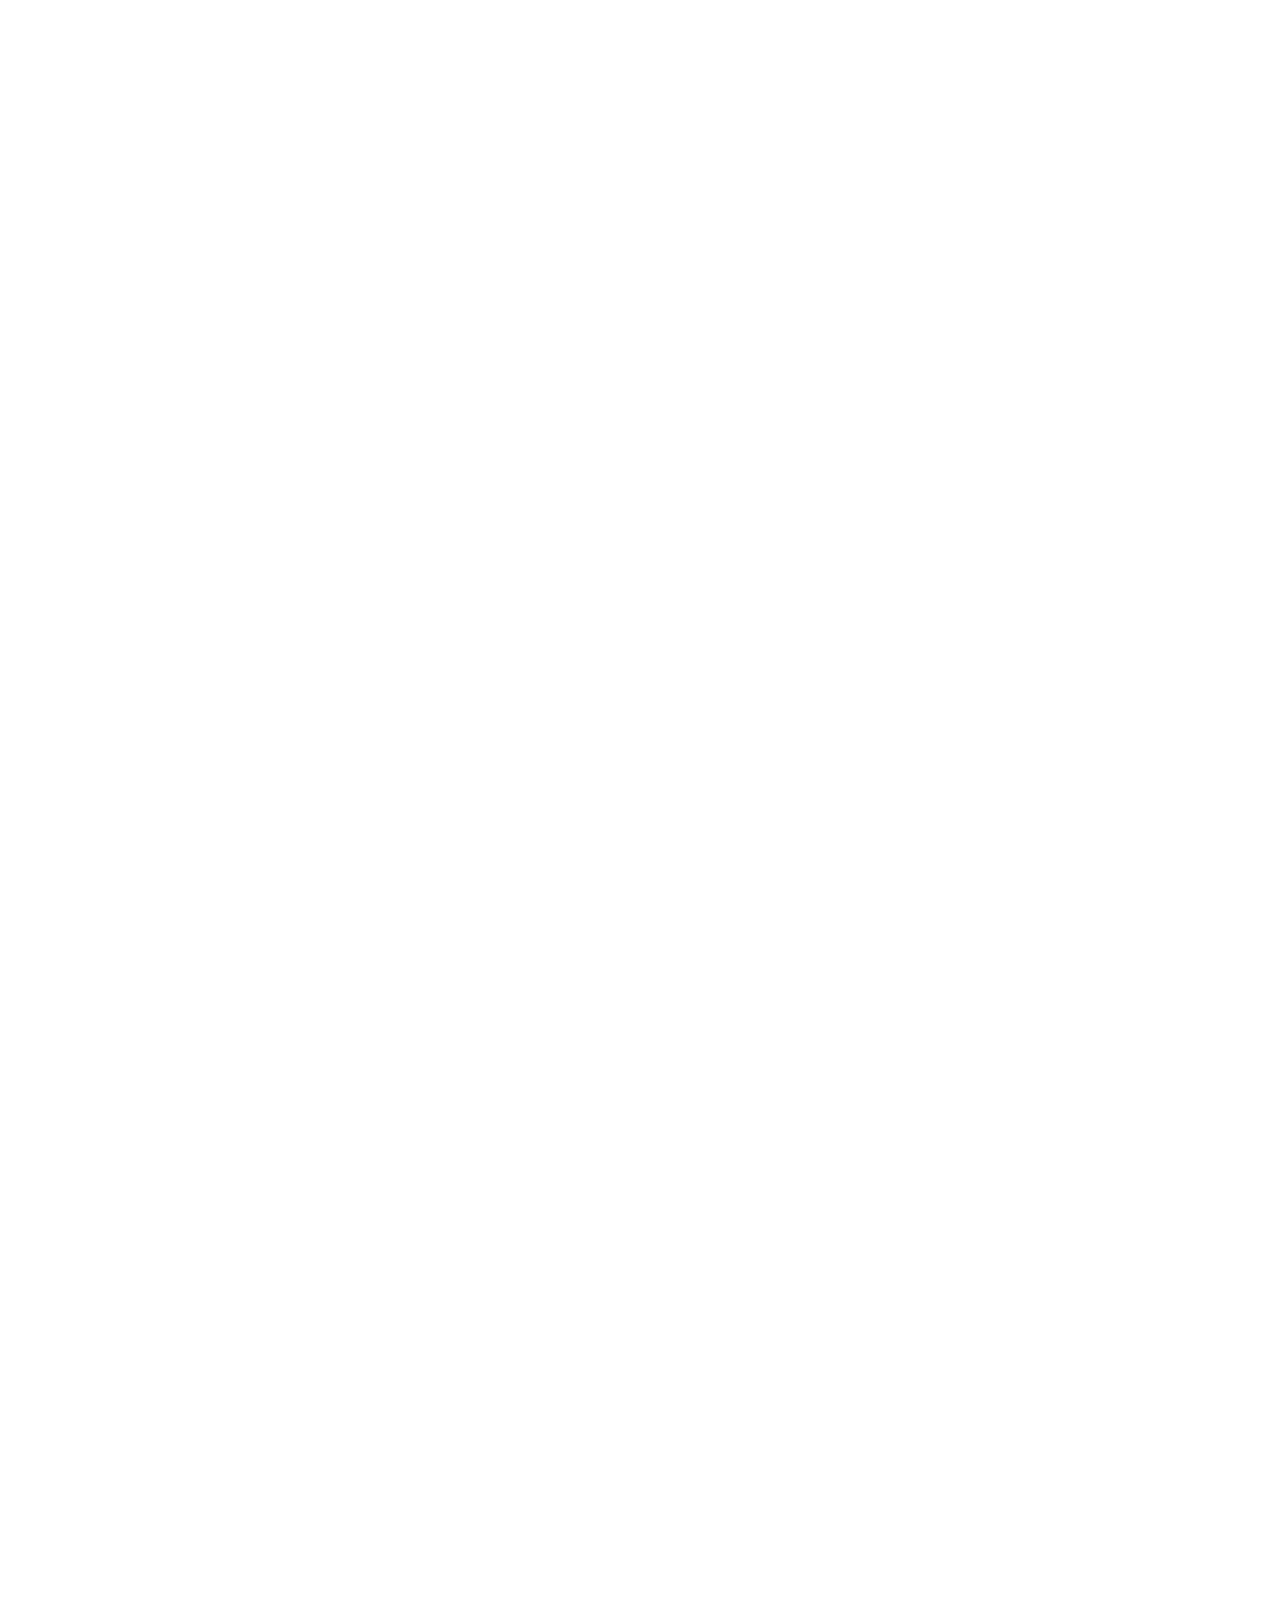
==== index.html @ 2c1baa61 "Add files via upload" ====
<!DOCTYPE html>
<html lang="en">
<head>
<meta charset="UTF-8">
<meta name="viewport" content="width=device-width, initial-scale=1.0">
<title>WealthMap — Master Your Financial Future</title>
<link href="https://fonts.googleapis.com/css2?family=Playfair+Display:ital,wght@0,700;0,900;1,700&family=Manrope:wght@400;500;600;700&display=swap" rel="stylesheet">
<link rel="stylesheet" href="/wealthmap/style.css">
<style>
/* PAGE TRANSITION */
body { opacity: 0; animation: pagein .45s var(--ease) .05s forwards; }
@keyframes pagein { to { opacity: 1; } }
a.nav-link-go { text-decoration: none; }

/* HERO */
.hero { position: relative; min-height: 100vh; display: flex; align-items: center; overflow: hidden; }
.hero-bg { position: absolute; inset: 0; background: url('https://images.unsplash.com/photo-1611974789855-9c2a0a7236a3?w=1800&q=80') center/cover no-repeat; animation: bgzoom 22s ease-in-out infinite alternate; }
@keyframes bgzoom { from { transform: scale(1.06); } to { transform: scale(1.01); } }
.hero-ov { position: absolute; inset: 0; background: linear-gradient(110deg, rgba(26,26,46,.96) 0%, rgba(26,26,46,.82) 50%, rgba(26,26,46,.3) 100%); }
.hero-body { position: relative; z-index: 2; max-width: 1240px; margin: 0 auto; width: 100%; padding: 100px 52px 60px; display: grid; grid-template-columns: 1fr 340px; gap: 60px; align-items: center; }
.hero-tag { display: inline-flex; align-items: center; gap: 8px; background: rgba(201,168,76,.14); border: 1px solid rgba(201,168,76,.25); border-radius: 100px; padding: 6px 16px; font-size: .68rem; font-weight: 700; letter-spacing: 2px; text-transform: uppercase; color: var(--gold); margin-bottom: 28px; animation: fadeUp .9s var(--ease) .1s both; }
.htdot { width: 6px; height: 6px; border-radius: 50%; background: var(--gold); animation: pulse 2s infinite; }
@keyframes pulse { 0%,100%{opacity:1} 50%{opacity:.3} }
.hero-h1 { font-family: 'Playfair Display', serif; font-size: clamp(3rem,5.5vw,5.5rem); font-weight: 900; line-height: 1.03; letter-spacing: -1px; color: #fff; margin-bottom: 24px; animation: fadeUp .9s var(--ease) .25s both; }
.hero-h1 em { font-style: italic; color: var(--gold); }
.hero-p { font-size: 1rem; color: rgba(255,255,255,.6); line-height: 1.8; max-width: 500px; margin-bottom: 40px; animation: fadeUp .9s var(--ease) .4s both; }
.hero-btns { display: flex; gap: 12px; flex-wrap: wrap; animation: fadeUp .9s var(--ease) .55s both; }
@keyframes fadeUp { from{opacity:0;transform:translateY(22px)} to{opacity:1;transform:translateY(0)} }
.btn-ghost { display: inline-flex; align-items: center; gap: 8px; padding: 15px 30px; border: 1px solid rgba(255,255,255,.25); border-radius: 100px; background: transparent; color: rgba(255,255,255,.75); font-family: 'Manrope', sans-serif; font-size: .9rem; font-weight: 500; cursor: pointer; text-decoration: none; transition: all .25s; }
.btn-ghost:hover { border-color: rgba(255,255,255,.55); color: #fff; }
.hero-card { background: rgba(255,255,255,.07); border: 1px solid rgba(255,255,255,.13); border-radius: 22px; padding: 26px; backdrop-filter: blur(20px); animation: fadeUp 1s var(--ease) .7s both; box-shadow: 0 40px 80px rgba(0,0,0,.3); }
.hc-top { display: flex; justify-content: space-between; align-items: center; margin-bottom: 18px; }
.hc-lbl { font-size: .64rem; letter-spacing: 1.5px; text-transform: uppercase; color: rgba(255,255,255,.35); }
.hc-live { display: flex; align-items: center; gap: 5px; font-size: .68rem; color: #34d399; }
.hcldot { width: 6px; height: 6px; border-radius: 50%; background: #34d399; animation: pulse 2s infinite; }
.hc-nw { font-family: 'Playfair Display', serif; font-size: 2.2rem; font-weight: 700; color: #fff; margin-bottom: 2px; }
.hc-sub { font-size: .71rem; color: rgba(255,255,255,.28); margin-bottom: 22px; }
.hbr { display: grid; grid-template-columns: 74px 1fr 50px; gap: 8px; align-items: center; margin-bottom: 9px; }
.hbl { font-size: .69rem; color: rgba(255,255,255,.38); }
.hbt { height: 5px; background: rgba(255,255,255,.07); border-radius: 3px; overflow: hidden; }
.hbf { height: 100%; border-radius: 3px; }
.hbv { font-size: .69rem; color: rgba(255,255,255,.52); text-align: right; }
.hc-div { border: none; border-top: 1px solid rgba(255,255,255,.07); margin: 18px 0; }
.hc-stats { display: grid; grid-template-columns: 1fr 1fr 1fr; gap: 6px; }
.hcs { text-align: center; padding: 9px 4px; background: rgba(255,255,255,.05); border-radius: 9px; }
.hcsv { font-family: 'Playfair Display', serif; font-size: 1.05rem; font-weight: 700; color: #fff; }
.hcsl { font-size: .6rem; color: rgba(255,255,255,.28); margin-top: 1px; }
.scroll-cue { position: absolute; bottom: 34px; left: 52px; display: flex; flex-direction: column; align-items: flex-start; gap: 6px; z-index: 2; }
.sc-line { width: 1px; height: 44px; background: linear-gradient(to bottom, var(--gold), transparent); animation: scl 2.2s ease-in-out infinite; }
@keyframes scl { 0%{transform:scaleY(0) translateY(-8px);opacity:0} 50%{transform:scaleY(1);opacity:1} 100%{transform:scaleY(0) translateY(8px);opacity:0} }
.sc-txt { font-size: .6rem; letter-spacing: 2px; text-transform: uppercase; color: rgba(255,255,255,.25); writing-mode: vertical-rl; }

/* TICKER */
.ticker { background: #16213e; padding: 12px 0; overflow: hidden; }
.ticker-track { display: flex; animation: tick 32s linear infinite; }
.ti { display: flex; align-items: center; gap: 7px; padding: 0 36px; white-space: nowrap; font-size: .75rem; color: rgba(255,255,255,.45); flex-shrink: 0; }
.ti .p { color: #34d399; } .ti .n { color: #f87171; }
@keyframes tick { from{transform:translateX(0)} to{transform:translateX(-50%)} }

/* STATS */
.stats-bar { background: #fff; border-bottom: 1px solid var(--brd); padding: 48px 52px; display: flex; justify-content: center; gap: 0; flex-wrap: wrap; }
.sb { flex: 1; min-width: 150px; max-width: 220px; text-align: center; position: relative; }
.sb+.sb::before { content:''; position:absolute; left:0; top:50%; transform:translateY(-50%); width:1px; height:36px; background:var(--brd); }
.sb-n { font-family: 'Playfair Display', serif; font-size: 2.5rem; font-weight: 700; color: var(--navy); line-height: 1; }
.sb-n span { color: var(--gold); }
.sb-l { font-size: .72rem; color: var(--muted); margin-top: 6px; }

/* FEATURES */
.feat-sec { padding: 90px 52px; max-width: 1240px; margin: 0 auto; }
.feat-hd { display: grid; grid-template-columns: 1fr 1fr; gap: 60px; align-items: end; margin-bottom: 56px; }
.feat-grid { display: grid; grid-template-columns: repeat(3,1fr); gap: 16px; }
.fc { background: #fff; padding: 32px 28px; border-radius: var(--rx); border: 1.5px solid var(--brd); transition: all .35s var(--ease); position: relative; overflow: hidden; box-shadow: 0 2px 8px rgba(0,0,0,.04); }
.fc::after { content:''; position:absolute; inset:0; background:linear-gradient(135deg,rgba(201,168,76,.12),transparent); opacity:0; transition:opacity .35s; }
.fc:hover { border-color: var(--gold); transform: translateY(-5px); box-shadow: 0 16px 40px rgba(201,168,76,.12); }
.fc:hover::after { opacity: 1; }
.fc-icon { width: 46px; height: 46px; border-radius: 12px; background: rgba(201,168,76,.12); border: 1px solid rgba(201,168,76,.2); display: flex; align-items: center; justify-content: center; font-size: 1.25rem; margin-bottom: 20px; transition: transform .3s var(--ease); }
.fc:hover .fc-icon { transform: scale(1.1) rotate(-4deg); }
.fc-t { font-family: 'Playfair Display', serif; font-size: 1.05rem; font-weight: 700; color: var(--navy); margin-bottom: 8px; }
.fc-d { font-size: .81rem; color: var(--txt2); line-height: 1.7; }

/* BLOG */
.blog-sec { background: #fff; padding: 90px 52px; }
.blog-inner { max-width: 1240px; margin: 0 auto; }
.blog-hd { display: flex; justify-content: space-between; align-items: flex-end; margin-bottom: 44px; }
.btn-txt { border: none; background: transparent; color: var(--gold); font-family: 'Manrope', sans-serif; font-size: .83rem; font-weight: 600; cursor: pointer; display: flex; align-items: center; gap: 6px; transition: gap .2s; }
.btn-txt:hover { gap: 10px; }
.blog-grid { display: grid; grid-template-columns: 1.6fr 1fr; gap: 20px; }
.blog-right { display: flex; flex-direction: column; gap: 16px; }
.bc-lg { background: var(--bg); border-radius: var(--rx); overflow: hidden; border: 1.5px solid var(--brd); transition: all .4s var(--ease); cursor: pointer; text-decoration: none; display: block; }
.bc-lg:hover { transform: translateY(-5px); border-color: var(--gold); box-shadow: 0 20px 50px rgba(0,0,0,.1); }
.bc-img { height: 240px; position: relative; overflow: hidden; }
.bc-img img { height: 100%; transition: transform .7s var(--ease); }
.bc-lg:hover .bc-img img { transform: scale(1.06); }
.bc-ov { position: absolute; inset: 0; background: linear-gradient(to top,rgba(26,26,46,.65),transparent); }
.bc-tag { position: absolute; top: 14px; left: 14px; background: var(--gold); color: var(--navy); font-size: .62rem; font-weight: 800; letter-spacing: 1.5px; text-transform: uppercase; padding: 4px 11px; border-radius: 100px; }
.bc-body { padding: 24px; }
.bc-meta { font-size: .7rem; color: var(--muted); margin-bottom: 9px; display: flex; gap: 8px; align-items: center; }
.bc-sep { width: 3px; height: 3px; border-radius: 50%; background: var(--muted); }
.bc-title { font-family: 'Playfair Display', serif; font-size: 1.15rem; font-weight: 700; line-height: 1.35; color: var(--navy); margin-bottom: 9px; transition: color .3s; }
.bc-lg:hover .bc-title { color: var(--gold); }
.bc-ex { font-size: .8rem; color: var(--txt2); line-height: 1.65; display: -webkit-box; -webkit-line-clamp: 2; -webkit-box-orient: vertical; overflow: hidden; }
.bc-read { display: inline-flex; align-items: center; gap: 5px; margin-top: 14px; font-size: .76rem; font-weight: 600; color: var(--gold); }
.bc-sm { background: var(--bg); border-radius: var(--r); overflow: hidden; border: 1.5px solid var(--brd); display: flex; transition: all .3s var(--ease); cursor: pointer; text-decoration: none; }
.bc-sm:hover { border-color: var(--gold); transform: translateX(4px); }
.bcs-img { width: 100px; flex-shrink: 0; overflow: hidden; }
.bcs-img img { height: 100%; transition: transform .5s var(--ease); }
.bc-sm:hover .bcs-img img { transform: scale(1.07); }
.bcs-body { padding: 14px 16px; display: flex; flex-direction: column; justify-content: center; }
.bcs-tag { font-size: .6rem; font-weight: 700; letter-spacing: 1px; text-transform: uppercase; color: var(--gold); margin-bottom: 5px; }
.bcs-title { font-family: 'Playfair Display', serif; font-size: .88rem; font-weight: 700; color: var(--navy); line-height: 1.35; margin-bottom: 4px; transition: color .3s; }
.bc-sm:hover .bcs-title { color: var(--gold); }
.bcs-meta { font-size: .68rem; color: var(--muted); }

/* TIPS */
.tips-wrap { background: var(--bg); padding: 90px 52px; }
.tips-inner { max-width: 1240px; margin: 0 auto; display: grid; grid-template-columns: 1fr 1fr; gap: 80px; align-items: start; }
.tip-list { margin-top: 36px; display: flex; flex-direction: column; gap: 2px; }
.tip-item { display: flex; gap: 18px; align-items: flex-start; padding: 18px 20px; border-radius: var(--r); border: 1.5px solid transparent; transition: all .3s var(--ease); background: #fff; }
.tip-item:hover { border-color: var(--gold); transform: translateX(6px); box-shadow: 0 8px 24px rgba(201,168,76,.1); }
.tip-n { font-family: 'Playfair Display', serif; font-size: 1.9rem; font-weight: 700; color: rgba(201,168,76,.2); line-height: 1; flex-shrink: 0; transition: color .3s; }
.tip-item:hover .tip-n { color: var(--gold); }
.tip-t { font-size: .93rem; font-weight: 600; color: var(--navy); margin-bottom: 3px; }
.tip-d { font-size: .8rem; color: var(--txt2); line-height: 1.6; }
.tips-vis { background: #fff; border-radius: var(--rx); padding: 36px; border: 1.5px solid var(--brd); box-shadow: 0 4px 20px rgba(0,0,0,.05); }
.tv-ey { font-size: .67rem; letter-spacing: 2px; text-transform: uppercase; color: var(--gold); margin-bottom: 10px; }
.tv-h { font-family: 'Playfair Display', serif; font-size: 1.55rem; font-weight: 700; color: var(--navy); line-height: 1.25; margin-bottom: 28px; }
.tv-h em { font-style: italic; color: var(--gold); }
.tv-steps { display: flex; flex-direction: column; }
.tv-step { display: flex; gap: 14px; padding-bottom: 20px; position: relative; }
.tv-step:last-child { padding-bottom: 0; }
.tv-sl { position: absolute; left: 14px; top: 34px; bottom: 0; width: 1px; background: linear-gradient(to bottom, var(--brd), transparent); }
.tv-step:last-child .tv-sl { display: none; }
.tv-dot { width: 30px; height: 30px; border-radius: 50%; border: 1.5px solid rgba(201,168,76,.35); background: rgba(201,168,76,.12); display: flex; align-items: center; justify-content: center; font-size: .7rem; font-weight: 700; color: var(--gold); flex-shrink: 0; }
.tv-st { font-size: .86rem; font-weight: 600; color: var(--navy); margin-bottom: 1px; }
.tv-sd { font-size: .76rem; color: var(--txt2); }

/* CTA */
.cta-wrap { padding: 90px 52px; max-width: 1240px; margin: 0 auto; }
.cta-box { background: linear-gradient(135deg, var(--navy2), var(--navy)); border-radius: 28px; padding: 80px; text-align: center; position: relative; overflow: hidden; }
.cta-glow { position: absolute; top: 50%; left: 50%; transform: translate(-50%,-50%); width: 500px; height: 260px; background: radial-gradient(ellipse,rgba(201,168,76,.1),transparent); pointer-events: none; }
.cta-h { font-family: 'Playfair Display', serif; font-size: clamp(2rem,4vw,3.2rem); font-weight: 700; color: #fff; line-height: 1.1; margin-bottom: 14px; position: relative; }
.cta-h em { font-style: italic; color: var(--gold); }
.cta-p { font-size: .96rem; color: rgba(255,255,255,.55); max-width: 440px; margin: 0 auto 36px; line-height: 1.75; position: relative; }

@media(max-width:1024px) {
  .hero-body { grid-template-columns: 1fr; padding: 100px 24px 60px; }
  .hero-card { display: none; }
  .feat-sec, .blog-sec, .blog-inner, .cta-wrap { padding-left: 24px; padding-right: 24px; }
  .tips-wrap { padding: 70px 24px; }
  .tips-inner, .feat-hd, .blog-grid { grid-template-columns: 1fr; }
  .feat-grid { grid-template-columns: 1fr 1fr; }
  .stats-bar { padding: 36px 24px; }
}
@media(max-width:640px) {
  .hero-h1 { font-size: 2.5rem; }
  .feat-grid { grid-template-columns: 1fr; }
  .cta-box { padding: 56px 24px; }
}
</style>
</head>
<body>
<div id="curtain"></div>

<nav id="nav">
  <a class="logo" href="/wealthmap/"><span>Wealth</span>Map</a>
  <div class="nav-pills">
    <a class="np" id="np-home" href="/wealthmap/">Home</a>
    <a class="np" id="np-blogs" href="/wealthmap/blogs.html">Finance Blogs</a>
    <a class="np" id="np-calculator" href="/wealthmap/calculator.html">Calculator</a>
    <a class="np" id="np-products" href="/wealthmap/products.html">Products</a>
    <a class="np" id="np-about" href="/wealthmap/about.html">About Us</a>
    <a class="np" id="np-contact" href="/wealthmap/contact.html">Contact</a>
  </div>
  <div class="nav-right" id="navPublic">
    <a class="btn-nr" href="/wealthmap/login.html">Sign In</a>
    <a class="btn-ng" href="/wealthmap/login.html">Get Started →</a>
  </div>
  <div class="nav-user" id="navUser" style="display:none">
    <div class="nav-pill-u" id="navPillU" onclick="toggleProfileDd()" title="Your profile">
      <div class="nav-av" id="navAv">U</div>
      <span class="nav-nm" id="navNm"></span>
      <span style="font-size:.6rem;color:var(--muted);margin-left:3px">▾</span>
    </div>
    <span class="nav-adm" id="navAdm" style="display:none">Admin</span>
    <button class="btn-so" id="navSignOut" style="display:none">Sign out</button>
  </div>
</nav>

<!-- ══ PUBLIC VIEW (shown when logged out) ══ -->
<div id="public-view">
<section class="hero">
  <div class="hero-bg"></div>
  <div class="hero-ov"></div>
  <div class="hero-body">
    <div>
      <div class="hero-tag"><span class="htdot"></span>Smart Financial Tracking</div>
      <h1 class="hero-h1">Take control of<br>your <em>wealth</em> with<br>clarity &amp; precision</h1>
      <p class="hero-p">WealthMap gives you a real-time view of your entire financial life — assets, liabilities, and net worth — beautifully organised in one place.</p>
      <div class="hero-btns">
        <a class="btn-gold" href="/wealthmap/login.html">Start for free →</a>
        <a class="btn-ghost" href="/wealthmap/calculator.html">Try SIP Calculator</a>
      </div>
    </div>
    <div class="hero-card">
      <div class="hc-top"><span class="hc-lbl">Portfolio Overview</span><span class="hc-live"><span class="hcldot"></span>Live</span></div>
      <div class="hc-nw">₹45.2L</div>
      <div class="hc-sub">Net Worth · Updated just now</div>
      <div class="hbr"><span class="hbl">Real Estate</span><div class="hbt"><div class="hbf" style="width:74%;background:linear-gradient(90deg,#c9a84c,#e8c56a)"></div></div><span class="hbv">₹34L</span></div>
      <div class="hbr"><span class="hbl">Investments</span><div class="hbt"><div class="hbf" style="width:42%;background:linear-gradient(90deg,#0f9b8e,#14b8a6)"></div></div><span class="hbv">₹9L</span></div>
      <div class="hbr"><span class="hbl">Liabilities</span><div class="hbt"><div class="hbf" style="width:25%;background:linear-gradient(90deg,#dc2626,#ef4444)"></div></div><span class="hbv">₹12L</span></div>
      <hr class="hc-div">
      <div class="hc-stats">
        <div class="hcs"><div class="hcsv">14</div><div class="hcsl">Assets</div></div>
        <div class="hcs"><div class="hcsv">3</div><div class="hcsl">Loans</div></div>
        <div class="hcs"><div class="hcsv">76%</div><div class="hcsl">Debt Free</div></div>
      </div>
    </div>
  </div>
  <div class="scroll-cue"><div class="sc-line"></div><span class="sc-txt">Scroll</span></div>
</section>

<div class="ticker">
  <div class="ticker-track">
    <div class="ti">Nifty 50 <span class="p">▲ 24,832</span></div><div class="ti">Sensex <span class="p">▲ 81,247</span></div><div class="ti">Gold (10g) <span class="p">▲ ₹74,350</span></div><div class="ti">USD/INR <span class="n">▼ 83.42</span></div><div class="ti">RBI Repo Rate <span>6.50%</span></div><div class="ti">CPI Inflation <span class="n">4.83%</span></div><div class="ti">SBI FD Rate <span class="p">7.10%</span></div><div class="ti">PPF Rate <span class="p">7.10%</span></div>
    <div class="ti">Nifty 50 <span class="p">▲ 24,832</span></div><div class="ti">Sensex <span class="p">▲ 81,247</span></div><div class="ti">Gold (10g) <span class="p">▲ ₹74,350</span></div><div class="ti">USD/INR <span class="n">▼ 83.42</span></div><div class="ti">RBI Repo Rate <span>6.50%</span></div><div class="ti">CPI Inflation <span class="n">4.83%</span></div><div class="ti">SBI FD Rate <span class="p">7.10%</span></div><div class="ti">PPF Rate <span class="p">7.10%</span></div>
  </div>
</div>

<div class="stats-bar">
  <div class="sb reveal"><div class="sb-n">10<span>K+</span></div><div class="sb-l">Active Users</div></div>
  <div class="sb reveal rd1"><div class="sb-n">₹<span>500Cr+</span></div><div class="sb-l">Wealth Tracked</div></div>
  <div class="sb reveal rd2"><div class="sb-n">99<span>%</span></div><div class="sb-l">Uptime</div></div>
  <div class="sb reveal rd3"><div class="sb-n">4.9<span>★</span></div><div class="sb-l">User Rating</div></div>
</div>

<section class="feat-sec">
  <div class="feat-hd">
    <div class="reveal"><div class="sec-ey">Why WealthMap</div><h2 class="sec-h2">Everything you need<br>to <em>grow richer</em></h2></div>
    <p class="sec-sub reveal rd2">Track every rupee, understand every trend, and make confident financial decisions every day.</p>
  </div>
  <div class="feat-grid">
    <div class="fc reveal"><div class="fc-icon">📊</div><div class="fc-t">Real-Time Dashboard</div><div class="fc-d">Net worth updates instantly. Beautiful charts make your financial picture crystal clear.</div></div>
    <div class="fc reveal rd1"><div class="fc-icon">🔒</div><div class="fc-t">Bank-Grade Security</div><div class="fc-d">Firebase Auth with enterprise encryption. Your data is fully isolated per user.</div></div>
    <div class="fc reveal rd2"><div class="fc-icon">🧮</div><div class="fc-t">SIP Calculator</div><div class="fc-d">Plan investments with our interactive SIP and Lumpsum calculator with live charts.</div></div>
    <div class="fc reveal"><div class="fc-icon">🗂️</div><div class="fc-t">Smart Categories</div><div class="fc-d">11 asset types and 8 liability categories — gold, PPF, crypto, home loan and more.</div></div>
    <div class="fc reveal rd1"><div class="fc-icon">📤</div><div class="fc-t">Export to Excel</div><div class="fc-d">One-click export with Summary, Assets and Liabilities sheets — ready to share.</div></div>
    <div class="fc reveal rd2"><div class="fc-icon">☁️</div><div class="fc-t">Instant Cloud Sync</div><div class="fc-d">Every change saves to Firestore in real time. Always current across all your devices.</div></div>
  </div>
</section>

<div class="blog-sec">
  <div class="blog-inner">
    <div class="blog-hd">
      <div class="reveal"><div class="sec-ey">Finance Insights</div><h2 class="sec-h2">Learn &amp; <em>grow smarter</em></h2></div>
      <a class="btn-txt" href="/wealthmap/blogs.html">All articles →</a>
    </div>
    <!-- Pre-populated with static fallback, replaced by live Firestore data when available -->
    <div class="blog-grid" id="homeInsights">
      <a class="bc-lg reveal" id="ins-main" href="/wealthmap/blogs.html">
        <div class="bc-img">
          <img id="ins-main-img" src="https://images.unsplash.com/photo-1579621970563-ebec7560ff3e?w=800&q=80" alt="Finance" loading="lazy">
          <div class="bc-ov"></div>
          <span class="bc-tag" id="ins-main-cat">Net Worth</span>
        </div>
        <div class="bc-body">
          <div class="bc-meta"><span id="ins-main-date">Finance Tips</span><span class="bc-sep"></span><span id="ins-main-rt">8 min read</span></div>
          <div class="bc-title" id="ins-main-title">How to Calculate Your True Net Worth — The Complete Indian Guide</div>
          <div class="bc-ex" id="ins-main-ex">Most Indians underestimate their net worth because they forget gold, PPF, and ancestral property. Here's a complete step-by-step framework to get your real number.</div>
          <div class="bc-read">Read article →</div>
        </div>
      </a>
      <div class="blog-right">
        <a class="bc-sm reveal rd1" id="ins-sm-0" href="/wealthmap/blogs.html">
          <div class="bcs-img"><img src="https://images.unsplash.com/photo-1611974789855-9c2a0a7236a3?w=300&q=80" alt="Investing" loading="lazy" style="height:100%;object-fit:cover;"></div>
          <div class="bcs-body"><div class="bcs-tag">Investing</div><div class="bcs-title">SIP vs Lump Sum: Which Strategy Builds More Wealth?</div><div class="bcs-meta">Finance · 5 min read</div></div>
        </a>
        <a class="bc-sm reveal rd2" id="ins-sm-1" href="/wealthmap/blogs.html">
          <div class="bcs-img"><img src="https://images.unsplash.com/photo-1560518883-ce09059eeffa?w=300&q=80" alt="Real Estate" loading="lazy" style="height:100%;object-fit:cover;"></div>
          <div class="bcs-body"><div class="bcs-tag">Real Estate</div><div class="bcs-title">Is Your Home Really an Asset or a Liability?</div><div class="bcs-meta">Finance · 6 min read</div></div>
        </a>
        <a class="bc-sm reveal rd3" id="ins-sm-2" href="/wealthmap/blogs.html">
          <div class="bcs-img"><img src="https://images.unsplash.com/photo-1518186285589-2f7649de83e0?w=300&q=80" alt="Gold" loading="lazy" style="height:100%;object-fit:cover;"></div>
          <div class="bcs-body"><div class="bcs-tag">Gold &amp; FD</div><div class="bcs-title">Gold vs Fixed Deposit: Where to Park Your Savings?</div><div class="bcs-meta">Finance · 4 min read</div></div>
        </a>
      </div>
    </div>
  </div>
</div>

<script type="module">
/* Enhance Finance Insights with live Firestore data (static fallback already rendered above) */
import { initializeApp, getApps } from "https://www.gstatic.com/firebasejs/10.12.0/firebase-app.js";
import { getFirestore, collection, query, orderBy, limit, getDocs } from "https://www.gstatic.com/firebasejs/10.12.0/firebase-firestore.js";

const FB = { apiKey:"AIzaSyAXHRiYdO-Y6nSWnT7K23mxfFYFu-JELls", authDomain:"wealthmap-705a6.firebaseapp.com", projectId:"wealthmap-705a6", storageBucket:"wealthmap-705a6.firebasestorage.app", messagingSenderId:"824878360619", appId:"1:824878360619:web:f45bb59b4f78e846bfe26e" };
const fapp = getApps().length ? getApps()[0] : initializeApp(FB);
const db = getFirestore(fapp);

const IMGS = [
  'https://images.unsplash.com/photo-1579621970563-ebec7560ff3e?w=800&q=80',
  'https://images.unsplash.com/photo-1611974789855-9c2a0a7236a3?w=300&q=80',
  'https://images.unsplash.com/photo-1560518883-ce09059eeffa?w=300&q=80',
  'https://images.unsplash.com/photo-1518186285589-2f7649de83e0?w=300&q=80',
];

function stripHtml(h){ const d=document.createElement('div'); d.innerHTML=h; return d.textContent||d.innerText||''; }
function fmtDate(ts){ if(!ts) return 'Finance Tips'; try{ const d=ts.toDate?ts.toDate():new Date(ts); return d.toLocaleDateString('en-IN',{month:'short',year:'numeric'}); }catch(e){return 'Finance Tips';} }

(async () => {
  try {
    const snap = await getDocs(query(collection(db,'blogs'), orderBy('createdAt','desc'), limit(4)));
    const blogs = snap.docs.map(d=>({id:d.id,...d.data()}));
    if (!blogs.length) return; // keep static fallback

    const [first, ...rest] = blogs;
    const link = id => `/blog?id=${id}`;

    // Update main card
    const mainEl = document.getElementById('ins-main');
    if (mainEl) {
      mainEl.href = link(first.id);
      const imgEl = document.getElementById('ins-main-img');
      if (imgEl && first.image) imgEl.src = first.image;
      const t = el => document.getElementById(el);
      if (t('ins-main-cat'))   t('ins-main-cat').textContent  = first.category || 'Finance';
      if (t('ins-main-date'))  t('ins-main-date').textContent = fmtDate(first.createdAt);
      if (t('ins-main-rt'))    t('ins-main-rt').textContent   = first.readTime || '5 min read';
      if (t('ins-main-title')) t('ins-main-title').textContent= first.title || 'Untitled';
      if (t('ins-main-ex'))    t('ins-main-ex').textContent   = first.excerpt || stripHtml(first.content||'').slice(0,160)+'…';
    }

    // Update small cards
    rest.slice(0,3).forEach((b, i) => {
      const el = document.getElementById(`ins-sm-${i}`);
      if (!el) return;
      el.href = link(b.id);
      const img = el.querySelector('img');
      if (img && b.image) img.src = b.image;
      const tag = el.querySelector('.bcs-tag');   if (tag) tag.textContent = b.category || 'Finance';
      const ttl = el.querySelector('.bcs-title'); if (ttl) ttl.textContent = b.title || 'Untitled';
      const mt  = el.querySelector('.bcs-meta');  if (mt)  mt.textContent  = fmtDate(b.createdAt) + (b.readTime ? ' · '+b.readTime : '');
    });
  } catch(e) {
    // static fallback already visible — do nothing
    console.warn('Firestore unavailable for insights', e);
  }
})();
</script>

<div class="tips-wrap">
  <div class="tips-inner">
    <div>
      <div class="sec-ey reveal">Finance Tips</div>
      <h2 class="sec-h2 reveal rd1">Simple rules for<br><em>building wealth</em></h2>
      <div class="tip-list">
        <div class="tip-item reveal rd1"><div class="tip-n">01</div><div><div class="tip-t">Track before you invest</div><div class="tip-d">You can't improve what you don't measure. Map every asset and liability first.</div></div></div>
        <div class="tip-item reveal rd2"><div class="tip-n">02</div><div><div class="tip-t">The 50-30-20 Rule</div><div class="tip-d">50% needs, 30% wants, 20% straight to savings and investments every month.</div></div></div>
        <div class="tip-item reveal rd3"><div class="tip-n">03</div><div><div class="tip-t">Clear high-interest debt first</div><div class="tip-d">Credit card debt at 36% p.a. destroys wealth faster than any investment can create it.</div></div></div>
        <div class="tip-item reveal rd4"><div class="tip-n">04</div><div><div class="tip-t">6-month emergency fund</div><div class="tip-d">Park 6 months of expenses in a liquid fund before aggressive investing.</div></div></div>
      </div>
    </div>
    <div class="tips-vis reveal rd2">
      <div class="tv-ey">Your Wealth Journey</div>
      <div class="tv-h">From tracking to <em>true freedom</em></div>
      <div class="tv-steps">
        <div class="tv-step"><div class="tv-dot">1</div><div class="tv-sl"></div><div><div class="tv-st">Map your position</div><div class="tv-sd">Add assets and liabilities to see your true net worth</div></div></div>
        <div class="tv-step"><div class="tv-dot">2</div><div class="tv-sl"></div><div><div class="tv-st">Identify the leaks</div><div class="tv-sd">High-interest debt and idle cash are your biggest enemies</div></div></div>
        <div class="tv-step"><div class="tv-dot">3</div><div class="tv-sl"></div><div><div class="tv-st">Set a net worth goal</div><div class="tv-sd">Work backwards from your financial freedom number</div></div></div>
        <div class="tv-step"><div class="tv-dot">4</div><div class="tv-sl"></div><div><div class="tv-st">Review monthly</div><div class="tv-sd">Update WealthMap every month and watch your wealth compound</div></div></div>
      </div>
    </div>
  </div>
</div>

<div class="cta-wrap">
  <div class="cta-box reveal">
    <div class="cta-glow"></div>
    <h2 class="cta-h">Ready to take control of<br>your <em>financial future?</em></h2>
    <p class="cta-p">Join thousands of Indians using WealthMap to track, grow, and protect their wealth every day.</p>
    <a class="btn-gold" href="/wealthmap/login.html" style="margin:0 auto">Create Free Account →</a>
  </div>
</div>

<footer>
  <div class="fi">
    <div class="foot-grid">
      <div><div class="f-brand">Wealth<span>Map</span></div><div class="f-desc">A modern personal finance tracker for India. Track assets, liabilities, and net worth elegantly.</div></div>
      <div><div class="f-ct">Product</div><div class="f-links"><a class="f-lnk" href="/wealthmap/">Home</a><a class="f-lnk" href="/wealthmap/login.html">Sign In</a><a class="f-lnk" href="/wealthmap/">Dashboard</a><a class="f-lnk" href="/wealthmap/calculator.html">SIP Calculator</a></div></div>
      <div><div class="f-ct">Resources</div><div class="f-links"><a class="f-lnk" href="#">Finance Blog</a><a class="f-lnk" href="#">Net Worth Guide</a><a class="f-lnk" href="#">Investment Tips</a></div></div>
      <div><div class="f-ct">Company</div><div class="f-links"><a class="f-lnk" href="/wealthmap/contact.html">Contact Us</a><a class="f-lnk" href="#">Privacy Policy</a><a class="f-lnk" href="#">Terms of Use</a></div></div>
    </div>
    <div class="foot-bot"><span>© 2025 WealthMap · All rights reserved</span><span>Made with ♥ in Chennai, India</span></div>
  </div>
</footer>

</div><!-- /#public-view -->

<!-- ══ DASHBOARD VIEW (shown when logged in — replaces public view) ══ -->
<div id="dash-view" style="display:none">

<script src="https://cdnjs.cloudflare.com/ajax/libs/Chart.js/4.4.0/chart.umd.min.js"></script>
<script src="https://cdnjs.cloudflare.com/ajax/libs/xlsx/0.18.5/xlsx.full.min.js"></script>

<style>
/* ══ DASHBOARD — WHITE & GOLD THEME ══ */

/* ── FLOATING SIDEBAR ── */
:root { --sb-collapsed: 52px; --sb-expanded: 192px; }
.dash-sidebar {
  position: fixed;
  left: 14px;
  top: 50%;
  transform: translateY(-50%);
  z-index: 200;
  display: flex;
  flex-direction: column;
  gap: 3px;
  background: rgba(255,255,255,0.97);
  backdrop-filter: blur(24px);
  -webkit-backdrop-filter: blur(24px);
  border: 1.5px solid var(--brd);
  border-radius: 18px;
  padding: 12px 8px;
  box-shadow: 0 4px 24px rgba(0,0,0,.09), 0 1px 6px rgba(0,0,0,.05);
  width: var(--sb-collapsed);
  overflow: hidden;
  transition: width .32s cubic-bezier(.4,0,.2,1), box-shadow .32s cubic-bezier(.4,0,.2,1);
}
.dash-sidebar:hover {
  width: var(--sb-expanded);
  box-shadow: 0 12px 48px rgba(0,0,0,.13), 0 3px 12px rgba(0,0,0,.07);
}
/* Nav buttons — full inner width so layout stays stable */
.sb-btn {
  display: flex;
  align-items: center;
  gap: 10px;
  padding: 8px 7px;
  border-radius: 11px;
  border: none;
  background: transparent;
  color: var(--txt2);
  font-family: 'Manrope', sans-serif;
  font-size: .79rem;
  font-weight: 500;
  cursor: pointer;
  width: calc(var(--sb-expanded) - 18px);
  min-width: calc(var(--sb-expanded) - 18px);
  text-align: left;
  position: relative;
  white-space: nowrap;
  transition: background .18s, color .18s;
}
.sb-btn:hover { background: var(--bg2); color: var(--navy); }
.sb-btn.active {
  background: linear-gradient(135deg, var(--navy), var(--navy2));
  color: #fff;
  font-weight: 700;
  box-shadow: 0 3px 12px rgba(26,26,46,.2);
}
.sb-ico {
  font-size: 1.05rem;
  flex-shrink: 0;
  width: 22px;
  min-width: 22px;
  text-align: center;
  line-height: 1;
}
.sb-lbl {
  font-size: .78rem;
  white-space: nowrap;
  opacity: 0;
  transition: opacity .2s .08s;
}
.dash-sidebar:hover .sb-lbl { opacity: 1; }
/* Divider */
.sb-div {
  height: 1px;
  background: var(--brd);
  margin: 5px 0;
  width: calc(var(--sb-expanded) - 18px);
  min-width: calc(var(--sb-expanded) - 18px);
  flex-shrink: 0;
}
/* Action buttons */
.sb-actions { display: flex; flex-direction: column; gap: 3px; }
.sb-act-btn {
  display: flex;
  align-items: center;
  gap: 10px;
  padding: 8px 7px;
  border-radius: 11px;
  border: 1.5px solid var(--brd);
  background: #fff;
  color: var(--txt2);
  font-family: 'Manrope', sans-serif;
  font-size: .75rem;
  font-weight: 700;
  cursor: pointer;
  width: calc(var(--sb-expanded) - 18px);
  min-width: calc(var(--sb-expanded) - 18px);
  text-align: left;
  white-space: nowrap;
  transition: border-color .18s, color .18s, box-shadow .18s;
}
.sb-act-btn:hover { border-color: var(--gold); color: var(--gold); }
.sb-act-btn.gold { background: linear-gradient(135deg,var(--gold),var(--gold2)); border-color: transparent; color: var(--navy); }
.sb-act-btn.gold:hover { box-shadow: 0 4px 14px rgba(201,168,76,.35); }
/* A / L icon badge */
.sb-act-ico {
  font-size: .7rem;
  font-weight: 800;
  flex-shrink: 0;
  width: 22px;
  min-width: 22px;
  height: 22px;
  border-radius: 6px;
  display: flex;
  align-items: center;
  justify-content: center;
  background: rgba(26,26,46,.1);
  color: var(--navy);
}
.sb-act-btn.gold .sb-act-ico { background: rgba(26,26,46,.18); }
/* label fades in */
.sb-act-lbl {
  font-size: .78rem;
  white-space: nowrap;
  opacity: 0;
  transition: opacity .2s .08s;
}
.dash-sidebar:hover .sb-act-lbl { opacity: 1; }
/* Top bar — format + export (sits at top right, NOT sticky, just inside dash-main) */
.dash-topbar {
  display: flex;
  justify-content: flex-end;
  align-items: center;
  gap: 8px;
  margin-bottom: 20px;
  padding: 0 2px;
}
.tb-btn {
  display:flex; align-items:center; gap:5px; padding:7px 14px;
  border-radius:100px; border:1.5px solid var(--brd); background:#fff;
  color:var(--txt2); font-family:'Manrope',sans-serif; font-size:.75rem; font-weight:600; cursor:pointer; transition:all .18s;
}
.tb-btn:hover { border-color:var(--gold); color:var(--gold); }
.fmt-wrap { position:relative; }
.fmt-btn {
  display:flex; align-items:center; gap:5px; padding:7px 14px;
  border-radius:100px; border:1.5px solid var(--brd); background:#fff;
  color:var(--txt2); font-family:'Manrope',sans-serif; font-size:.75rem; font-weight:600; cursor:pointer; transition:all .18s;
}
.fmt-btn:hover { border-color:var(--gold); color:var(--gold); }
.fmt-dd {
  position:absolute; top:calc(100% + 7px); right:0; background:#fff;
  border:1.5px solid var(--brd); border-radius:12px; padding:6px; min-width:170px;
  box-shadow:0 12px 32px rgba(0,0,0,.1); display:none; z-index:300;
}
.fmt-dd.open { display:block; }
.fmt-opt { display:flex; align-items:center; gap:8px; padding:8px 12px; border-radius:8px; font-size:.79rem; color:var(--txt2); cursor:pointer; font-family:'Manrope',sans-serif; transition:background .14s; }
.fmt-opt:hover { background:var(--bg2); color:var(--navy); }
.fmt-opt.active { background:rgba(201,168,76,.1); color:var(--gold); font-weight:700; }

/* ── MAIN — shifted right to leave room for sidebar ── */
.dash-wrap { padding-top: 24px; }
.dash-main { max-width: 1200px; margin: 0 auto 0 80px; padding: 0 28px 80px; }
.page { display:none; } .page.active { display:block; }
#pg-goals { padding-top:4px; }

/* ── KPI ── */
.kpi-row { display:grid; grid-template-columns:repeat(4,1fr); gap:16px; margin-bottom:20px; }
.kpi { background:#fff; border-radius:18px; border:1.5px solid var(--brd); padding:20px 22px; position:relative; overflow:hidden; box-shadow:0 2px 8px rgba(0,0,0,.04); transition:all .3s ease; cursor:default; }
.kpi:hover { transform:translateY(-2px); box-shadow:0 8px 24px rgba(0,0,0,.08); border-color:rgba(201,168,76,.3); }
.kpi-accent { position:absolute; top:0; left:0; width:3px; height:100%; }
.kpi-lbl { font-size:.6rem; letter-spacing:1.8px; text-transform:uppercase; color:var(--muted); font-weight:600; margin-bottom:9px; }
.kpi-val { font-family:'Playfair Display',serif; font-size:1.65rem; font-weight:700; color:var(--navy); line-height:1; }
.kpi-val.neg { color:var(--red); }
.kpi-foot { display:flex; align-items:center; gap:6px; margin-top:9px; }
.kpi-badge { font-size:.6rem; font-weight:700; padding:2px 8px; border-radius:100px; }
.kpi-sub { font-size:.65rem; color:var(--muted); }

/* ── CARDS ── */
.cg2 { display:grid; grid-template-columns:1fr 1fr; gap:16px; margin-bottom:16px; }
.cg3 { display:grid; grid-template-columns:1fr 1fr 1fr; gap:16px; margin-bottom:16px; }
.cg-wide { display:grid; grid-template-columns:1.5fr 1fr; gap:16px; margin-bottom:16px; }
.card { background:#fff; border-radius:16px; border:1.5px solid var(--brd); padding:18px 20px; box-shadow:0 2px 8px rgba(0,0,0,.04); }
.card-hd { display:flex; align-items:center; justify-content:space-between; margin-bottom:14px; }
.card-title { font-family:'Playfair Display',serif; font-size:.93rem; font-weight:700; color:var(--navy); }
.card-sub { font-size:.65rem; color:var(--muted); margin-top:2px; }
.card-badge { font-size:.59rem; font-weight:700; padding:2px 8px; border-radius:100px; background:var(--bg2); color:var(--txt2); }

/* ── TABLES ── */
.tbl-w { background:#fff; border:1.5px solid var(--brd); border-radius:12px; overflow:hidden; margin-bottom:10px; }
.th { display:grid; padding:9px 14px; background:var(--bg); font-size:.57rem; letter-spacing:1.3px; text-transform:uppercase; color:var(--muted); border-bottom:1.5px solid var(--brd); }
.tr { display:grid; padding:11px 14px; border-bottom:1px solid var(--brd); align-items:center; transition:background .12s; }
.tr:last-child { border-bottom:none; } .tr:hover { background:var(--bg); }
.rn { font-weight:600; font-size:.81rem; color:var(--navy); }
.rcat { display:inline-block; margin-top:2px; padding:1px 6px; border-radius:4px; font-size:.56rem; font-weight:700; text-transform:uppercase; background:var(--bg2); color:var(--muted); }
.rv { font-weight:700; font-size:.83rem; } .rvg { color:var(--green); } .rvr { color:var(--red); }
.rsub { font-size:.73rem; color:var(--muted); }
.rnote { font-size:.62rem; color:var(--muted); margin-top:1px; font-style:italic; }
.rgain { font-size:.61rem; margin-top:1px; } .gp { color:var(--green); } .gn { color:var(--red); }
.racts { display:flex; gap:4px; justify-content:flex-end; }
.ab { width:26px; height:26px; border-radius:7px; border:1.5px solid var(--brd); background:transparent; color:var(--muted); cursor:pointer; display:flex; align-items:center; justify-content:center; font-size:.72rem; transition:all .14s; }
.ab:hover { border-color:var(--gold); color:var(--gold); background:rgba(201,168,76,.06); }
.ab.del:hover { border-color:var(--red); color:var(--red); background:rgba(220,38,38,.06); }
.tf { display:grid; padding:10px 14px; background:var(--bg); border-top:2px solid var(--brd); font-weight:600; }
.tfl { font-size:.68rem; color:var(--muted); text-transform:uppercase; letter-spacing:.5px; }
.btadd { display:flex; align-items:center; gap:5px; justify-content:center; padding:10px; border-radius:9px; border:1.5px dashed var(--brd); background:transparent; color:var(--muted); font-family:'Manrope',sans-serif; font-size:.78rem; cursor:pointer; width:100%; transition:all .18s; margin-bottom:14px; }
.btadd:hover { border-color:var(--gold); color:var(--gold); background:rgba(201,168,76,.04); }
.empty-st { text-align:center; padding:28px 18px; color:var(--muted); font-size:.8rem; }
.ei-big { font-size:1.5rem; margin-bottom:6px; opacity:.3; }
.btn-add { display:flex; align-items:center; gap:5px; padding:6px 13px; border-radius:100px; border:1.5px solid var(--brd); background:#fff; color:var(--txt2); font-family:'Manrope',sans-serif; font-size:.74rem; font-weight:600; cursor:pointer; transition:all .18s; }
.btn-add:hover { border-color:var(--gold); color:var(--gold); }
.btn-add-gold { background:linear-gradient(135deg,var(--gold),var(--gold2)); border-color:transparent; color:var(--navy); font-weight:700; }
.btn-add-gold:hover { transform:translateY(-1px); box-shadow:0 4px 14px rgba(201,168,76,.3); color:var(--navy); border-color:transparent; }

/* ── PROGRESS BARS ── */
.pi { margin-bottom:11px; } .pr { display:flex; justify-content:space-between; margin-bottom:4px; }
.pn { font-size:.73rem; color:var(--txt2); font-weight:500; } .pv { font-size:.69rem; color:var(--muted); }
.pbar { height:4px; background:var(--bg2); border-radius:3px; overflow:hidden; }
.pfill { height:100%; border-radius:3px; transition:width .8s ease; }

/* ── ANALYTICS LAYOUT ── */
.analytics-layout { display:grid; grid-template-columns:1fr 250px; gap:16px; align-items:start; }
.tools-panel { display:flex; flex-direction:column; gap:14px; position:sticky; top:100px; }
.qc-rows { display:flex; flex-direction:column; gap:9px; }
.qc-row { display:flex; align-items:center; gap:8px; }
.qc-lbl { font-size:.7rem; color:var(--txt2); width:80px; flex-shrink:0; }
.qc-inp { flex:1; min-width:0; padding:7px 9px; background:var(--bg); border:1.5px solid var(--brd); border-radius:8px; font-family:'Manrope',sans-serif; font-size:.81rem; color:var(--navy); outline:none; transition:border-color .18s; }
.qc-inp:focus { border-color:var(--gold); }
.qc-inp::placeholder { color:var(--muted); }
.qc-result { background:linear-gradient(135deg,var(--navy),var(--navy2)); border-radius:10px; padding:11px; text-align:center; margin-top:8px; }
.qcr-lbl { font-size:.6rem; letter-spacing:1.4px; text-transform:uppercase; color:rgba(255,255,255,.35); margin-bottom:4px; }
.qcr-val { font-family:'Playfair Display',serif; font-size:1.35rem; font-weight:700; color:var(--gold); }

/* ── HEALTH ── */
.health-ring { position:relative; width:110px; height:110px; margin:0 auto 12px; }
.health-num { position:absolute; inset:0; display:flex; flex-direction:column; align-items:center; justify-content:center; }
.health-score { font-family:'Playfair Display',serif; font-size:1.7rem; font-weight:700; color:var(--navy); line-height:1; }
.health-lbl { font-size:.58rem; color:var(--muted); letter-spacing:1px; text-transform:uppercase; margin-top:2px; }
.health-items { display:flex; flex-direction:column; gap:7px; }
.hi { display:flex; align-items:center; gap:8px; font-size:.73rem; }
.hi-dot { width:7px; height:7px; border-radius:50%; flex-shrink:0; }
.hi-txt { color:var(--txt2); flex:1; }
.hi-val { font-weight:600; color:var(--navy); }

/* ── GOALS ── */
.goal-item { padding:11px 0; border-bottom:1px solid var(--brd); }
.goal-item:last-child { border-bottom:none; }
.goal-top { display:flex; justify-content:space-between; align-items:center; margin-bottom:5px; }
.goal-name { font-size:.81rem; font-weight:600; color:var(--navy); }
.goal-pct { font-size:.73rem; font-weight:700; color:var(--gold); }
.goal-bar { height:4px; background:var(--bg2); border-radius:3px; overflow:hidden; margin-bottom:4px; }
.goal-fill { height:100%; background:linear-gradient(90deg,var(--gold),var(--gold2)); border-radius:3px; transition:width .9s ease; }
.goal-foot { display:flex; justify-content:space-between; font-size:.63rem; color:var(--muted); }

/* ── ACTIVITY ── */
.act-item { display:flex; align-items:center; gap:10px; padding:8px 0; border-bottom:1px solid var(--brd); }
.act-item:last-child { border-bottom:none; }
.act-ico { width:30px; height:30px; border-radius:8px; display:flex; align-items:center; justify-content:center; font-size:.82rem; flex-shrink:0; }
.act-name { font-size:.77rem; font-weight:600; color:var(--navy); }
.act-cat { font-size:.64rem; color:var(--muted); }

/* ── MODAL ── */
.overlay { position:fixed; inset:0; background:rgba(26,26,46,.45); backdrop-filter:blur(8px); z-index:800; display:none; align-items:center; justify-content:center; }
.overlay.open { display:flex; }
.modal { background:#fff; border-radius:20px; padding:32px; width:480px; max-width:95vw; box-shadow:0 40px 100px rgba(0,0,0,.15); animation:mpop .3s ease; }
@keyframes mpop { from{transform:scale(.88) translateY(16px);opacity:0} to{transform:scale(1) translateY(0);opacity:1} }
.mhd { display:flex; justify-content:space-between; align-items:center; margin-bottom:20px; }
.mt { font-family:'Playfair Display',serif; font-size:1.2rem; font-weight:700; color:var(--navy); }
.mx { width:28px; height:28px; border-radius:50%; border:1.5px solid var(--brd); background:transparent; color:var(--muted); cursor:pointer; font-size:.85rem; display:flex; align-items:center; justify-content:center; transition:all .18s; }
.mx:hover { background:#fff0ee; color:var(--red); border-color:var(--red); }
.m2c { display:grid; grid-template-columns:1fr 1fr; gap:12px; }
.mg { margin-bottom:12px; }
.ml { display:block; font-size:.61rem; letter-spacing:1.1px; text-transform:uppercase; color:var(--muted); font-weight:700; margin-bottom:5px; }
.mi,.ms { width:100%; padding:9px 12px; background:var(--bg); border:1.5px solid var(--brd); border-radius:9px; color:var(--navy); font-family:'Manrope',sans-serif; font-size:.86rem; outline:none; transition:all .18s; box-sizing:border-box; }
.mi:focus,.ms:focus { border-color:var(--gold); box-shadow:0 0 0 3px rgba(201,168,76,.08); }
.mi::placeholder { color:var(--muted); }
.macts { display:flex; gap:9px; margin-top:16px; }
.btms { flex:1; padding:11px; background:var(--navy); color:#fff; border:none; border-radius:9px; font-family:'Manrope',sans-serif; font-weight:700; font-size:.85rem; cursor:pointer; transition:all .18s; }
.btms:hover { background:var(--gold); color:var(--navy); }
.btmc { flex:1; padding:11px; background:transparent; color:var(--muted); border:1.5px solid var(--brd); border-radius:9px; font-family:'Manrope',sans-serif; font-weight:500; font-size:.85rem; cursor:pointer; transition:all .18s; }
.btmc:hover { border-color:var(--navy); color:var(--navy); }
.goal-ov { position:fixed; inset:0; background:rgba(26,26,46,.45); backdrop-filter:blur(8px); z-index:800; display:none; align-items:center; justify-content:center; }
.goal-ov.open { display:flex; }

/* ── TOAST ── */
.toast { position:fixed; bottom:26px; right:26px; background:var(--navy); color:#fff; padding:10px 18px; border-radius:100px; font-size:.78rem; font-weight:600; box-shadow:0 10px 32px rgba(0,0,0,.18); transform:translateY(60px) scale(.9); opacity:0; transition:all .38s ease; z-index:9999; display:flex; align-items:center; gap:6px; }
.toast.show { transform:translateY(0) scale(1); opacity:1; }
.tic { color:var(--gold); }

/* ── EMI STATS ── */
.emi-stats { display:grid; grid-template-columns:1fr 1fr 1fr; gap:12px; margin-top:16px; }
.emi-stat { background:linear-gradient(135deg,var(--navy),var(--navy2)); border-radius:10px; padding:13px; text-align:center; }
.emi-stat-lbl { font-size:.59rem; letter-spacing:1.4px; text-transform:uppercase; color:rgba(255,255,255,.35); margin-bottom:5px; }
.emi-stat-val { font-family:'Playfair Display',serif; font-size:1.25rem; font-weight:700; color:var(--gold); }
.emi-stat-val.red { color:#f87171; }

/* Tooltip: shows on icon hover when sidebar is collapsed */
.sb-btn::after {
  content: attr(data-tip);
  position: absolute;
  left: calc(var(--sb-collapsed) + 4px);
  top: 50%;
  transform: translateY(-50%);
  background: var(--navy);
  color: #fff;
  font-size: .68rem;
  font-weight: 600;
  padding: 4px 10px;
  border-radius: 8px;
  white-space: nowrap;
  opacity: 0;
  pointer-events: none;
  transition: opacity .16s;
  box-shadow: 0 4px 14px rgba(0,0,0,.2);
  z-index: 9999;
}
.dash-sidebar:not(:hover) .sb-btn:hover::after { opacity: 1; }

@media(max-width:1100px) {
  .kpi-row { grid-template-columns:1fr 1fr; }
  .cg-wide,.cg3 { grid-template-columns:1fr 1fr; }
  .analytics-layout { grid-template-columns:1fr; }
  .tools-panel { position:static; }
}
@media(max-width:760px) {
  .dash-main { margin-left: 66px !important; padding: 0 12px 60px !important; }
  .dash-sidebar { left: 6px; }
  .kpi-row,.cg2,.cg3,.cg-wide { grid-template-columns:1fr; }
  .sb-btn::after { display: none; }
}
</style>

<!-- ── FLOATING SIDEBAR ── -->
<div class="dash-sidebar" id="dashSidebar">
  <!-- Nav items -->
  <button class="sb-btn active" id="nav-overview" data-tip="Overview"   onclick="showPage('overview',this)"><span class="sb-ico">📊</span><span class="sb-lbl">Overview</span></button>
  <button class="sb-btn"        id="nav-assets"   data-tip="Assets"     onclick="showPage('assets',this)"><span class="sb-ico">🏦</span><span class="sb-lbl">Assets</span></button>
  <button class="sb-btn"        id="nav-liabilities" data-tip="Liabilities" onclick="showPage('liabilities',this)"><span class="sb-ico">📋</span><span class="sb-lbl">Liabilities</span></button>
  <button class="sb-btn"        id="nav-analytics" data-tip="Analytics"  onclick="showPage('analytics',this)"><span class="sb-ico">📈</span><span class="sb-lbl">Analytics</span></button>
  <button class="sb-btn"        id="nav-goals"    data-tip="Goals"      onclick="showPage('goals',this)"><span class="sb-ico">🎯</span><span class="sb-lbl">Goals</span></button>
  <button class="sb-btn"        id="nav-emi"      data-tip="EMI Calc"   onclick="showPage('emi',this)"><span class="sb-ico">🧮</span><span class="sb-lbl">EMI Calc</span></button>
  <button class="sb-btn"        id="nav-health"   data-tip="Health"     onclick="showPage('health',this)"><span class="sb-ico">❤️</span><span class="sb-lbl">Health</span></button>
  <div class="sb-div"></div>
  <!-- Quick actions -->
  <div class="sb-actions">
    <button class="sb-act-btn" data-tip="Add Asset" onclick="openModal('asset')">
      <span class="sb-act-ico">A</span><span class="sb-act-lbl">Add Asset</span>
    </button>
    <button class="sb-act-btn gold" data-tip="Add Liability" onclick="openModal('liability')">
      <span class="sb-act-ico">L</span><span class="sb-act-lbl">Add Liability</span>
    </button>
  </div>
</div>

<!-- ── DASH WRAP ── -->
<div class="dash-wrap">
<div class="dash-main" id="dashMain">

  <!-- Top action bar: export + format -->
  <div class="dash-topbar">
    <button class="tb-btn" onclick="exportExcel()">📤 Export</button>
    <div class="fmt-wrap">
      <button class="fmt-btn" onclick="toggleFmtDd()"><span id="fmtLabel">₹ Lakhs</span> ▾</button>
      <div class="fmt-dd" id="fmtDd">
        <div class="fmt-opt active" onclick="setFmt('L',this)">₹ Value in Lakhs</div>
        <div class="fmt-opt" onclick="setFmt('Cr',this)">₹ Value in Crores</div>
        <div class="fmt-opt" onclick="setFmt('K',this)">₹ Value in Thousands</div>
        <div class="fmt-opt" onclick="setFmt('actual',this)">₹ Actual Value</div>
      </div>
    </div>
  </div>

  <!-- OVERVIEW -->
  <div class="page active" id="pg-overview">
    <div class="kpi-row">
      <div class="kpi"><div class="kpi-accent" style="background:linear-gradient(to bottom,#c9a84c,#e8c56a)"></div><div class="kpi-lbl">Net Worth</div><div class="kpi-val" id="nwVal">—</div><div class="kpi-foot"><span class="kpi-sub">Assets − Liabilities</span></div></div>
      <div class="kpi"><div class="kpi-accent" style="background:var(--green)"></div><div class="kpi-lbl">Total Assets</div><div class="kpi-val" style="color:var(--green)" id="taVal">—</div><div class="kpi-foot"><span class="kpi-badge" style="background:var(--gbg);color:var(--green)" id="acBadge">0 entries</span></div></div>
      <div class="kpi"><div class="kpi-accent" style="background:var(--red)"></div><div class="kpi-lbl">Total Liabilities</div><div class="kpi-val" style="color:var(--red)" id="tlVal">—</div><div class="kpi-foot"><span class="kpi-badge" style="background:var(--rbg);color:var(--red)" id="lcBadge">0 entries</span></div></div>
      <div class="kpi"><div class="kpi-accent" style="background:var(--gold)"></div><div class="kpi-lbl">Debt-to-Asset</div><div class="kpi-val" style="color:var(--gold)" id="drVal">—</div><div class="kpi-foot"><span class="kpi-badge" id="drBadge" style="background:var(--gbg);color:var(--green)">Healthy</span></div></div>
    </div>
    <div class="cg-wide">
      <div class="card"><div class="card-hd"><div><div class="card-title">Net Worth Composition</div><div class="card-sub">Assets vs Liabilities</div></div></div><canvas id="compositionChart" height="190"></canvas></div>
      <div class="card"><div class="card-hd"><div><div class="card-title">Asset Allocation</div><div class="card-sub">By category</div></div></div><canvas id="allocationChart" height="190"></canvas></div>
    </div>
    <div class="cg3">
      <div class="card"><div class="card-hd"><div class="card-title">Asset Breakdown</div></div><div id="assetBars"></div></div>
      <div class="card"><div class="card-hd"><div class="card-title">Liability Breakdown</div></div><canvas id="liabChart" height="170"></canvas></div>
      <div class="card"><div class="card-hd"><div class="card-title">Recent Entries</div></div><div id="recentAct"></div></div>
    </div>
    <div class="cg2">
      <div class="card"><div class="card-hd"><div class="card-title">Top Assets</div><button class="btn-add" onclick="showPage('assets',document.getElementById('nav-assets'))">View all →</button></div><div class="tbl-w" style="margin-bottom:0"><div class="th" style="grid-template-columns:2fr 1fr 55px"><div>Name</div><div>Value</div><div></div></div><div id="topAssets"></div></div></div>
      <div class="card"><div class="card-hd"><div class="card-title">Top Liabilities</div><button class="btn-add" onclick="showPage('liabilities',document.getElementById('nav-liabilities'))">View all →</button></div><div class="tbl-w" style="margin-bottom:0"><div class="th" style="grid-template-columns:2fr 1fr 55px"><div>Name</div><div>Outstanding</div><div></div></div><div id="topLiabs"></div></div></div>
    </div>
  </div>

  <!-- ASSETS -->
  <div class="page" id="pg-assets">
    <div class="cg2" style="margin-bottom:14px">
      <div class="card"><div class="card-hd"><div class="card-title">Asset Allocation</div></div><canvas id="assetPieA" height="190"></canvas></div>
      <div class="card"><div class="card-hd"><div class="card-title">Category Breakdown</div></div><div id="assetBarsA"></div></div>
    </div>
    <div class="card" style="margin-bottom:10px">
      <div class="card-hd"><div><div class="card-title">All Assets <span class="card-badge" id="ac-assets">0</span></div></div><button class="btn-add btn-add-gold" onclick="openModal('asset')">＋ Add Asset</button></div>
      <div class="tbl-w" style="margin-bottom:0">
        <div class="th" style="grid-template-columns:2fr 1fr 1fr 82px"><div>Name</div><div>Current Value</div><div>Purchase Value</div><div></div></div>
        <div id="al-assets"></div>
        <div class="tf" style="grid-template-columns:2fr 1fr 1fr 82px"><div class="tfl">Total</div><div class="rv rvg" id="at-assets">—</div><div></div><div></div></div>
      </div>
    </div>
    <button class="btadd" onclick="openModal('asset')">＋ New Asset</button>
  </div>

  <!-- LIABILITIES -->
  <div class="page" id="pg-liabilities">
    <div class="cg2" style="margin-bottom:14px">
      <div class="card"><div class="card-hd"><div class="card-title">Liability Breakdown</div></div><canvas id="liabPieL" height="190"></canvas></div>
      <div class="card"><div class="card-hd"><div class="card-title">By Category</div></div><div id="liabBarsL"></div></div>
    </div>
    <div class="card" style="margin-bottom:10px">
      <div class="card-hd"><div><div class="card-title">All Liabilities <span class="card-badge" id="lc-liabilities">0</span></div></div><button class="btn-add" style="border-color:var(--red);color:var(--red)" onclick="openModal('liability')">＋ Add Liability</button></div>
      <div class="tbl-w" style="margin-bottom:0">
        <div class="th" style="grid-template-columns:2fr 1fr 1fr 82px"><div>Name</div><div>Outstanding</div><div>Original</div><div></div></div>
        <div id="ll-liabilities"></div>
        <div class="tf" style="grid-template-columns:2fr 1fr 1fr 82px"><div class="tfl">Total</div><div class="rv rvr" id="lt-liabilities">—</div><div></div><div></div></div>
      </div>
    </div>
    <button class="btadd" onclick="openModal('liability')">＋ New Liability</button>
  </div>

  <!-- ANALYTICS -->
  <div class="page" id="pg-analytics">
    <div class="analytics-layout">
      <div>
        <div class="cg2" style="margin-bottom:14px">
          <div class="card"><div class="card-hd"><div><div class="card-title">Wealth Composition</div><div class="card-sub">Doughnut</div></div></div><canvas id="wealthDonut" height="200"></canvas></div>
          <div class="card"><div class="card-hd"><div><div class="card-title">Assets vs Liabilities</div><div class="card-sub">Bar</div></div></div><canvas id="barCompare" height="200"></canvas></div>
        </div>
        <div class="card" style="margin-bottom:14px"><div class="card-hd"><div><div class="card-title">Asset Category Comparison</div><div class="card-sub">Horizontal bar</div></div></div><canvas id="hbarChart" height="160"></canvas></div>
        <div class="card"><div class="card-hd"><div><div class="card-title">Gain / Loss Analysis</div><div class="card-sub">Current vs Purchase</div></div></div><canvas id="gainChart" height="150"></canvas></div>
      </div>
      <div class="tools-panel">
        <div class="card">
          <div class="card-hd"><div class="card-title">Financial Health</div></div>
          <div class="health-ring"><canvas id="healthRing" width="110" height="110"></canvas><div class="health-num"><div class="health-score" id="healthScore">—</div><div class="health-lbl">Score</div></div></div>
          <div class="health-items" id="healthItems"></div>
        </div>
        <div class="card">
          <div class="card-hd"><div class="card-title">Quick EMI</div></div>
          <div class="qc-rows">
            <div class="qc-row"><span class="qc-lbl">Loan (₹)</span><input class="qc-inp" id="qLoan" type="number" placeholder="500000" oninput="calcEmi()"></div>
            <div class="qc-row"><span class="qc-lbl">Rate (%)</span><input class="qc-inp" id="qRate" type="number" placeholder="8.5" oninput="calcEmi()"></div>
            <div class="qc-row"><span class="qc-lbl">Tenure (yr)</span><input class="qc-inp" id="qTenure" type="number" placeholder="10" oninput="calcEmi()"></div>
          </div>
          <div class="qc-result"><div class="qcr-lbl">Monthly EMI</div><div class="qcr-val" id="qEmiResult">₹—</div></div>
        </div>
        <div class="card">
          <div class="card-hd"><div class="card-title">Payoff Priority</div></div>
          <div id="payoffList"><div class="empty-st" style="padding:12px"><div class="ei-big">📋</div>Add liabilities to see payoff order</div></div>
        </div>
      </div>
    </div>
  </div>

  <!-- GOALS — FIX: card-hd has padding-top so Add Goal button is never clipped -->
  <div class="page" id="pg-goals">
    <div class="cg2" style="margin-bottom:14px">
      <div class="card">
        <div class="card-hd" style="padding-top:4px">
          <div class="card-title">My Goals</div>
          <button class="btn-add btn-add-gold" onclick="openGoalModal()">＋ Add Goal</button>
        </div>
        <div id="goalsList"><div class="empty-st"><div class="ei-big">🎯</div>No goals yet. Add your first!</div></div>
      </div>
      <div class="card"><div class="card-hd"><div class="card-title">Goals Progress</div></div><canvas id="goalsChart" height="230"></canvas></div>
    </div>
  </div>

  <!-- EMI -->
  <div class="page" id="pg-emi">
    <div class="cg2">
      <div class="card">
        <div class="card-hd"><div class="card-title">EMI Calculator</div></div>
        <div class="qc-rows">
          <div class="qc-row"><span class="qc-lbl">Loan (₹)</span><input class="qc-inp" id="eLoan" type="number" placeholder="1000000" oninput="calcEmiPage()"></div>
          <div class="qc-row"><span class="qc-lbl">Rate (%)</span><input class="qc-inp" id="eRate" type="number" placeholder="8.5" oninput="calcEmiPage()"></div>
          <div class="qc-row"><span class="qc-lbl">Tenure (yr)</span><input class="qc-inp" id="eTenure" type="number" placeholder="20" oninput="calcEmiPage()"></div>
        </div>
        <div class="emi-stats">
          <div class="emi-stat"><div class="emi-stat-lbl">Monthly EMI</div><div class="emi-stat-val" id="emiVal">—</div></div>
          <div class="emi-stat"><div class="emi-stat-lbl">Total Interest</div><div class="emi-stat-val red" id="emiInt">—</div></div>
          <div class="emi-stat"><div class="emi-stat-lbl">Total Payment</div><div class="emi-stat-val" id="emiTotal">—</div></div>
        </div>
      </div>
      <div class="card"><div class="card-hd"><div class="card-title">Principal vs Interest</div></div><canvas id="emiPieChart" height="250"></canvas></div>
    </div>
  </div>

  <!-- HEALTH -->
  <div class="page" id="pg-health">
    <div class="cg2">
      <div class="card">
        <div class="card-hd"><div class="card-title">Financial Health Score</div></div>
        <div style="display:flex;align-items:center;gap:22px;flex-wrap:wrap">
          <div class="health-ring" style="width:140px;height:140px;flex-shrink:0"><canvas id="healthRing2" width="140" height="140"></canvas><div class="health-num"><div class="health-score" style="font-size:2.2rem" id="healthScore2">—</div><div class="health-lbl">/ 100</div></div></div>
          <div class="health-items" id="healthItems2" style="flex:1;min-width:160px"></div>
        </div>
      </div>
      <div class="card"><div class="card-hd"><div class="card-title">Health Radar</div></div><canvas id="healthRadar" height="250"></canvas></div>
    </div>
  </div>

</div><!-- /dash-main -->
</div><!-- /dash-wrap -->

<!-- Entry Modal -->
<div class="overlay" id="entryOverlay">
  <div class="modal">
    <div class="mhd"><div class="mt" id="mTitle">Add Asset</div><button class="mx" onclick="closeModal()">✕</button></div>
    <div class="m2c"><div class="mg" style="grid-column:span 2"><label class="ml">Name</label><input class="mi" id="fName" placeholder="e.g. HDFC Savings Account"></div></div>
    <div class="m2c">
      <div class="mg"><label class="ml">Category</label><select class="ms" id="fCat"><option value="">Select</option></select></div>
      <div class="mg"><label class="ml" id="fL1">Current Value (₹)</label><input class="mi" id="fV1" type="number" min="0" placeholder="0"></div>
    </div>
    <div class="m2c">
      <div class="mg"><label class="ml" id="fL2">Purchase Value (₹)</label><input class="mi" id="fV2" type="number" min="0" placeholder="0"></div>
      <div class="mg"><label class="ml">Date</label><input class="mi" id="fDate" type="date"></div>
    </div>
    <div class="mg"><label class="ml">Notes</label><input class="mi" id="fNotes" placeholder="Branch, account no…"></div>
    <div class="macts"><button class="btmc" onclick="closeModal()">Cancel</button><button class="btms" onclick="saveEntry()">Save</button></div>
  </div>
</div>

<!-- Goal Modal -->
<div class="goal-ov" id="goalOverlay">
  <div class="modal">
    <div class="mhd"><div class="mt">Add Financial Goal</div><button class="mx" onclick="closeGoalModal()">✕</button></div>
    <div class="mg"><label class="ml">Goal Name</label><input class="mi" id="gName" placeholder="e.g. Buy a car"></div>
    <div class="m2c">
      <div class="mg"><label class="ml">Target (₹)</label><input class="mi" id="gTarget" type="number" placeholder="500000"></div>
      <div class="mg"><label class="ml">Saved So Far (₹)</label><input class="mi" id="gSaved" type="number" placeholder="0"></div>
    </div>
    <div class="mg"><label class="ml">Target Date</label><input class="mi" id="gDate" type="date"></div>
    <div class="macts"><button class="btmc" onclick="closeGoalModal()">Cancel</button><button class="btms" onclick="saveGoal()">Add Goal</button></div>
  </div>
</div>

<div class="toast" id="toast"><span class="tic">✦</span><span id="toastMsg"></span></div>

<script type="module">
import { initializeApp, getApps } from "https://www.gstatic.com/firebasejs/10.12.0/firebase-app.js";
import { getAuth, signOut, onAuthStateChanged } from "https://www.gstatic.com/firebasejs/10.12.0/firebase-auth.js";
import { getFirestore, collection, doc, setDoc, deleteDoc, onSnapshot } from "https://www.gstatic.com/firebasejs/10.12.0/firebase-firestore.js";

const FB = { apiKey:"AIzaSyAXHRiYdO-Y6nSWnT7K23mxfFYFu-JELls", authDomain:"wealthmap-705a6.firebaseapp.com", projectId:"wealthmap-705a6", storageBucket:"wealthmap-705a6.firebasestorage.app", messagingSenderId:"824878360619", appId:"1:824878360619:web:f45bb59b4f78e846bfe26e" };
const ADMIN = 'kasiviswa@hotmail.com';
const fbApp = getApps().length ? getApps()[0] : initializeApp(FB);
const auth = getAuth(fbApp); const db = getFirestore(fbApp);
const ACAT = ['Bank Account','Liquid Cash','Fixed Deposit','Stocks / Mutual Funds','Real Estate','Vehicle','Gold / Jewellery','PPF / EPF / NPS','Crypto','Insurance','Other Asset'];
const LCAT = ['Home Loan','Car Loan','Personal Loan','Credit Card','Jewel Loan','Education Loan','Business Loan','Other Debt'];
const COLS = ['#c9a84c','#16a34a','#2563eb','#9333ea','#e11d48','#0891b2','#d97706','#059669','#dc2626','#7c3aed','#0d9488'];
let ldb = { assets:[], liabilities:[] }, charts = {}, editCtx = null, curType = 'asset', goals = [], curFmt = 'L';
const cFont = { family:'Manrope', size:11 };
const gridCol = '#f3f4f6'; const tickCol = '#9ca3af';

function fmt(n) {
  const v = Number(n||0);
  if(curFmt==='Cr')     return '₹'+(v/10000000).toFixed(2)+' Cr';
  if(curFmt==='K')      return '₹'+(v/1000).toFixed(1)+'K';
  if(curFmt==='actual') return '₹'+v.toLocaleString('en-IN',{maximumFractionDigits:0});
  return '₹'+(v/100000).toFixed(2)+'L';
}
function fmtS(v) {
  if(curFmt==='Cr') return (v/10000000).toFixed(1)+'Cr';
  if(curFmt==='K')  return (v/1000).toFixed(0)+'K';
  return (v/100000).toFixed(1)+'L';
}
const uid = () => Date.now().toString(36)+Math.random().toString(36).slice(2,6);

window.toggleFmtDd = () => document.getElementById('fmtDd').classList.toggle('open');
document.addEventListener('click', e => { if(!e.target.closest('.fmt-wrap')) document.getElementById('fmtDd').classList.remove('open'); });
window.setFmt = (f, el) => {
  curFmt = f;
  const L = {L:'₹ Lakhs',Cr:'₹ Crores',K:'₹ Thousands',actual:'₹ Actual'};
  document.getElementById('fmtLabel').textContent = L[f];
  document.querySelectorAll('.fmt-opt').forEach(o=>o.classList.remove('active'));
  el.classList.add('active');
  document.getElementById('fmtDd').classList.remove('open');
  render();
};

// Wait for auth state — called from shared.js's onAuthStateChanged which shows #dash-view
// We observe auth ourselves here to load data
onAuthStateChanged(auth, u => {
  if(!u) return; // shared.js handles redirect to login
  loadData(u.uid);
});

function loadData(userId) {
  ['assets','liabilities'].forEach(t => {
    onSnapshot(collection(db,'users',userId,t), snap => {
      ldb[t] = snap.docs.map(d=>({id:d.id,...d.data()}));
      render();
    });
  });
}

function loadGoals(){ try{ goals=JSON.parse(sessionStorage.getItem('wm_goals')||'[]'); }catch(e){ goals=[]; } }
function saveGoals(){ sessionStorage.setItem('wm_goals',JSON.stringify(goals)); }
loadGoals();

window.showPage = (page, el) => {
  document.querySelectorAll('.page').forEach(p=>p.classList.remove('active'));
  document.querySelectorAll('.sb-btn').forEach(b=>b.classList.remove('active'));
  document.getElementById('pg-'+page).classList.add('active');
  if(el) el.classList.add('active');
  renderPageCharts(page);
};

function render() {
  const ta=ldb.assets.reduce((s,a)=>s+Number(a.v1||0),0);
  const tl=ldb.liabilities.reduce((s,l)=>s+Number(l.v1||0),0);
  const nw=ta-tl, dr=ta>0?(tl/ta*100).toFixed(1):0;
  document.getElementById('nwVal').textContent=fmt(nw);
  document.getElementById('nwVal').className='kpi-val'+(nw<0?' neg':'');
  document.getElementById('taVal').textContent=fmt(ta);
  document.getElementById('tlVal').textContent=fmt(tl);
  document.getElementById('drVal').textContent=dr+'%';
  document.getElementById('acBadge').textContent=ldb.assets.length+' entries';
  document.getElementById('lcBadge').textContent=ldb.liabilities.length+' entries';
  const drN=parseFloat(dr), badge=document.getElementById('drBadge');
  if(drN<30){badge.textContent='Healthy';badge.style.cssText='background:var(--gbg);color:var(--green)';}
  else if(drN<60){badge.textContent='Moderate';badge.style.cssText='background:rgba(217,119,6,.1);color:#d97706';}
  else{badge.textContent='High Risk';badge.style.cssText='background:var(--rbg);color:var(--red)';}
  rList('al-assets','assets',ta,'at-assets','ac-assets');
  rList('ll-liabilities','liabilities',tl,'lt-liabilities','lc-liabilities');
  rComposition(ta,tl); rAllocation(); rLiabChart(); rAssetBars(); rTopItems(); rRecentActivity();
  const ap=document.querySelector('.sb-btn.active')?.id?.replace('nav-','');
  if(ap) renderPageCharts(ap);
}

function rList(cid,type,total,tid,cnid) {
  const el=document.getElementById(cid), tot=document.getElementById(tid), cnt=document.getElementById(cnid);
  const items=ldb[type], isA=type==='assets';
  if(cnt) cnt.textContent=items.length; tot.textContent=fmt(total);
  if(!items.length){el.innerHTML=`<div class="empty-st"><div class="ei-big">${isA?'🏦':'📋'}</div>No ${type} yet.</div>`;return;}
  el.innerHTML=items.map(i=>{
    const g=i.v2?Number(i.v1)-Number(i.v2):null;
    const gh=g!==null?`<div class="rgain ${g>=0?'gp':'gn'}">${g>=0?'▲':'▼'} ${fmt(Math.abs(g))}</div>`:'';
    return `<div class="tr" style="grid-template-columns:2fr 1fr 1fr 82px"><div><div class="rn">${i.name}</div><span class="rcat">${i.cat}</span>${i.notes?`<div class="rnote">${i.notes}</div>`:''}</div><div><div class="rv ${isA?'rvg':'rvr'}">${fmt(i.v1)}</div>${isA?gh:''}</div><div class="rsub">${i.v2?fmt(i.v2):'—'}</div><div class="racts"><button class="ab" onclick="editEntry('${type}','${i.id}')">✏️</button><button class="ab del" onclick="delEntry('${type}','${i.id}')">🗑</button></div></div>`;
  }).join('');
}
function rTopItems() {
  const ta=ldb.assets.reduce((s,a)=>s+Number(a.v1||0),0), tl=ldb.liabilities.reduce((s,l)=>s+Number(l.v1||0),0);
  document.getElementById('topAssets').innerHTML=[...ldb.assets].sort((a,b)=>Number(b.v1)-Number(a.v1)).slice(0,5).map(a=>`<div class="tr" style="grid-template-columns:2fr 1fr 55px"><div><div class="rn">${a.name}</div><span class="rcat">${a.cat}</span></div><div class="rv rvg">${fmt(a.v1)}</div><div class="rsub" style="text-align:right">${ta>0?((a.v1/ta)*100).toFixed(1)+'%':''}</div></div>`).join('')||`<div class="empty-st"><div class="ei-big">🏦</div>No assets</div>`;
  document.getElementById('topLiabs').innerHTML=[...ldb.liabilities].sort((a,b)=>Number(b.v1)-Number(a.v1)).slice(0,5).map(l=>`<div class="tr" style="grid-template-columns:2fr 1fr 55px"><div><div class="rn">${l.name}</div><span class="rcat">${l.cat}</span></div><div class="rv rvr">${fmt(l.v1)}</div><div class="rsub" style="text-align:right">${tl>0?((l.v1/tl)*100).toFixed(1)+'%':''}</div></div>`).join('')||`<div class="empty-st"><div class="ei-big">📋</div>No liabilities</div>`;
}
function rRecentActivity() {
  const all=[...ldb.assets.map(a=>({...a,type:'asset'})),...ldb.liabilities.map(l=>({...l,type:'liability'}))].slice(-5).reverse();
  document.getElementById('recentAct').innerHTML=all.length?all.map(i=>`<div class="act-item"><div class="act-ico" style="background:${i.type==='asset'?'var(--gbg)':'var(--rbg)'}">${i.type==='asset'?'🏦':'📋'}</div><div style="flex:1"><div class="act-name">${i.name}</div><div class="act-cat">${i.cat}</div></div><div class="rv ${i.type==='asset'?'rvg':'rvr'}">${fmt(i.v1)}</div></div>`).join(''):`<div class="empty-st" style="padding:12px"><div class="ei-big">📝</div>No entries yet</div>`;
}
function rAssetBars() {
  const c={}; ldb.assets.forEach(a=>{c[a.cat]=(c[a.cat]||0)+Number(a.v1||0);});
  const keys=Object.keys(c).sort((a,b)=>c[b]-c[a]),mx=keys.length?Math.max(...Object.values(c)):1;
  ['assetBars','assetBarsA'].forEach(id=>{ const el=document.getElementById(id); if(!el) return; el.innerHTML=keys.length?keys.map((k,i)=>`<div class="pi"><div class="pr"><div class="pn">${k}</div><div class="pv">${fmt(c[k])}</div></div><div class="pbar"><div class="pfill" style="width:${(c[k]/mx*100).toFixed(1)}%;background:${COLS[i%COLS.length]}"></div></div></div>`).join(''):'<div class="empty-st" style="padding:8px">No assets yet</div>'; });
}
function rComposition(ta,tl) {
  if(charts.comp) charts.comp.destroy();
  charts.comp=new Chart(document.getElementById('compositionChart'),{type:'bar',data:{labels:['Assets','Liabilities'],datasets:[{data:[ta,tl],backgroundColor:['rgba(22,163,74,.15)','rgba(220,38,38,.15)'],borderColor:['#16a34a','#dc2626'],borderWidth:2,borderRadius:8}]},options:{responsive:true,plugins:{legend:{display:false},tooltip:{callbacks:{label:c=>` ${fmt(c.parsed.y)}`}}},scales:{x:{grid:{display:false},ticks:{color:tickCol,font:cFont}},y:{grid:{color:gridCol},ticks:{color:tickCol,font:cFont,callback:v=>fmtS(v)}}}}});
}
function rAllocation() {
  const c={}; ldb.assets.forEach(a=>{c[a.cat]=(c[a.cat]||0)+Number(a.v1||0);}); const keys=Object.keys(c),vals=Object.values(c);
  if(charts.alloc) charts.alloc.destroy(); if(!keys.length) return;
  charts.alloc=new Chart(document.getElementById('allocationChart'),{type:'doughnut',data:{labels:keys,datasets:[{data:vals,backgroundColor:COLS.map(x=>x+'bb'),borderColor:'#fff',borderWidth:3,hoverOffset:8}]},options:{cutout:'62%',plugins:{legend:{labels:{color:tickCol,font:cFont,boxWidth:10,padding:8}},tooltip:{callbacks:{label:c=>` ${fmt(c.parsed)} (${(c.parsed/vals.reduce((a,b)=>a+b,0)*100).toFixed(1)}%)`}}}}});
}
function rLiabChart() {
  const c={}; ldb.liabilities.forEach(l=>{c[l.cat]=(c[l.cat]||0)+Number(l.v1||0);}); const keys=Object.keys(c),vals=Object.values(c);
  if(charts.liab) charts.liab.destroy();
  if(!keys.length){document.getElementById('liabChart').style.display='none';return;} document.getElementById('liabChart').style.display='block';
  charts.liab=new Chart(document.getElementById('liabChart'),{type:'pie',data:{labels:keys,datasets:[{data:vals,backgroundColor:COLS.map(x=>x+'bb'),borderColor:'#fff',borderWidth:2}]},options:{plugins:{legend:{labels:{color:tickCol,font:cFont,boxWidth:10,padding:8}},tooltip:{callbacks:{label:c=>` ${fmt(c.parsed)} (${(c.parsed/vals.reduce((a,b)=>a+b,0)*100).toFixed(1)}%)`}}}}});
}
function renderPageCharts(page) {
  if(page==='analytics') rAnalytics(); if(page==='assets') rAssetPageCharts(); if(page==='liabilities') rLiabPageCharts();
  if(page==='goals') rGoalsPage(); if(page==='emi') calcEmiPage(); if(page==='health') rHealthPage();
}
function rAnalytics() {
  const ta=ldb.assets.reduce((s,a)=>s+Number(a.v1||0),0), tl=ldb.liabilities.reduce((s,l)=>s+Number(l.v1||0),0);
  const catA={}; ldb.assets.forEach(a=>{catA[a.cat]=(catA[a.cat]||0)+Number(a.v1||0);});
  if(charts.wd) charts.wd.destroy();
  charts.wd=new Chart(document.getElementById('wealthDonut'),{type:'doughnut',data:{labels:['Assets','Liabilities'],datasets:[{data:[ta||1,tl||0],backgroundColor:['rgba(22,163,74,.15)','rgba(220,38,38,.15)'],borderColor:['#16a34a','#dc2626'],borderWidth:2,hoverOffset:10}]},options:{cutout:'70%',plugins:{legend:{labels:{color:tickCol,font:cFont,boxWidth:12,padding:10}},tooltip:{callbacks:{label:c=>` ${fmt(c.parsed)}`}}}}});
  if(charts.bc) charts.bc.destroy();
  charts.bc=new Chart(document.getElementById('barCompare'),{type:'bar',data:{labels:['Assets','Liabilities'],datasets:[{data:[ta,tl],backgroundColor:['rgba(22,163,74,.15)','rgba(220,38,38,.15)'],borderColor:['#16a34a','#dc2626'],borderWidth:2,borderRadius:8}]},options:{responsive:true,plugins:{legend:{display:false},tooltip:{callbacks:{label:c=>` ${fmt(c.parsed.y)}`}}},scales:{y:{grid:{color:gridCol},ticks:{callback:v=>fmtS(v),color:tickCol,font:cFont}},x:{grid:{display:false},ticks:{color:tickCol,font:cFont}}}}});
  const ac=Object.keys(catA); if(charts.hbar) charts.hbar.destroy();
  if(ac.length) charts.hbar=new Chart(document.getElementById('hbarChart'),{type:'bar',data:{labels:ac,datasets:[{label:'Value',data:ac.map(k=>catA[k]),backgroundColor:COLS.map(c=>c+'99'),borderColor:COLS,borderWidth:1.5,borderRadius:4}]},options:{indexAxis:'y',responsive:true,plugins:{legend:{display:false},tooltip:{callbacks:{label:c=>` ${fmt(c.parsed.x)}`}}},scales:{x:{grid:{color:gridCol},ticks:{callback:v=>fmtS(v),color:tickCol,font:cFont}},y:{grid:{display:false},ticks:{color:tickCol,font:cFont}}}}});
  const hasV2=ldb.assets.filter(a=>a.v2); if(charts.gain) charts.gain.destroy();
  if(hasV2.length) charts.gain=new Chart(document.getElementById('gainChart'),{type:'bar',data:{labels:hasV2.map(a=>a.name),datasets:[{label:'Purchase',data:hasV2.map(a=>Number(a.v2)),backgroundColor:'#e5e7eb',borderRadius:4},{label:'Current',data:hasV2.map(a=>Number(a.v1)),backgroundColor:hasV2.map(a=>Number(a.v1)>=Number(a.v2)?'rgba(22,163,74,.25)':'rgba(220,38,38,.25)'),borderRadius:4}]},options:{responsive:true,plugins:{legend:{labels:{color:tickCol,font:cFont,boxWidth:10}},tooltip:{callbacks:{label:c=>` ${fmt(c.parsed.y)}`}}},scales:{y:{grid:{color:gridCol},ticks:{callback:v=>fmtS(v),color:tickCol,font:cFont}},x:{grid:{display:false},ticks:{color:tickCol,font:cFont}}}}});
  rHealthScore('healthRing','healthItems'); rPayoff();
}
function rAssetPageCharts() {
  const c={}; ldb.assets.forEach(a=>{c[a.cat]=(c[a.cat]||0)+Number(a.v1||0);}); const keys=Object.keys(c),vals=Object.values(c);
  if(charts.ap) charts.ap.destroy();
  if(keys.length) charts.ap=new Chart(document.getElementById('assetPieA'),{type:'doughnut',data:{labels:keys,datasets:[{data:vals,backgroundColor:COLS.map(x=>x+'bb'),borderColor:'#fff',borderWidth:3,hoverOffset:8}]},options:{cutout:'62%',plugins:{legend:{labels:{color:tickCol,font:cFont,boxWidth:10,padding:8}},tooltip:{callbacks:{label:c=>` ${fmt(c.parsed)} (${(c.parsed/(vals.reduce((a,b)=>a+b,0)||1)*100).toFixed(1)}%)`}}}}});
  rAssetBars();
}
function rLiabPageCharts() {
  const c={}; ldb.liabilities.forEach(l=>{c[l.cat]=(c[l.cat]||0)+Number(l.v1||0);}); const keys=Object.keys(c),vals=Object.values(c);
  if(charts.lp) charts.lp.destroy();
  if(keys.length) charts.lp=new Chart(document.getElementById('liabPieL'),{type:'doughnut',data:{labels:keys,datasets:[{data:vals,backgroundColor:COLS.map(x=>x+'bb'),borderColor:'#fff',borderWidth:3,hoverOffset:8}]},options:{cutout:'62%',plugins:{legend:{labels:{color:tickCol,font:cFont,boxWidth:10,padding:8}},tooltip:{callbacks:{label:c=>` ${fmt(c.parsed)} (${(c.parsed/(vals.reduce((a,b)=>a+b,0)||1)*100).toFixed(1)}%)`}}}}});
  const mx=Math.max(...Object.values(c),1);
  document.getElementById('liabBarsL').innerHTML=keys.length?keys.map((k,i)=>`<div class="pi"><div class="pr"><div class="pn">${k}</div><div class="pv">${fmt(c[k])}</div></div><div class="pbar"><div class="pfill" style="width:${(c[k]/mx*100).toFixed(1)}%;background:${COLS[i%COLS.length]}"></div></div></div>`).join(''):'<div class="empty-st" style="padding:8px">No liabilities</div>';
}
function calcHealth() {
  const ta=ldb.assets.reduce((s,a)=>s+Number(a.v1||0),0), tl=ldb.liabilities.reduce((s,l)=>s+Number(l.v1||0),0), dr=ta>0?tl/ta:1;
  const hasLiquid=ldb.assets.some(a=>['Bank Account','Liquid Cash'].includes(a.cat)), hasDiversified=new Set(ldb.assets.map(a=>a.cat)).size>=3, hasInvest=ldb.assets.some(a=>['Stocks / Mutual Funds','PPF / EPF / NPS'].includes(a.cat));
  let score=0; if(dr<0.3) score+=30; else if(dr<0.6) score+=15; if(hasLiquid) score+=20; if(hasDiversified) score+=20; if(hasInvest) score+=20; if(ldb.assets.length>=3) score+=10;
  return {score:Math.min(score,100),dr,hasLiquid,hasDiversified,hasInvest};
}
function rHealthScore(canvasId,listId) {
  const {score,dr,hasLiquid,hasDiversified,hasInvest}=calcHealth(); const col=score>=70?'#16a34a':score>=40?'#d97706':'#dc2626';
  if(charts[canvasId]) charts[canvasId].destroy();
  charts[canvasId]=new Chart(document.getElementById(canvasId),{type:'doughnut',data:{labels:['Score','Remaining'],datasets:[{data:[score,100-score],backgroundColor:[col+'cc','#f3f4f6'],borderColor:['#fff','#fff'],borderWidth:3,hoverOffset:0}]},options:{cutout:'74%',plugins:{legend:{display:false},tooltip:{enabled:false}}}});
  const sid=canvasId==='healthRing2'?'healthScore2':'healthScore'; const sel=document.getElementById(sid); if(sel) sel.textContent=score;
  document.getElementById(listId).innerHTML=[{dot:dr<0.3?'#16a34a':dr<0.6?'#d97706':'#dc2626',txt:'Debt ratio',val:(dr*100).toFixed(1)+'%'},{dot:hasLiquid?'#16a34a':'#dc2626',txt:'Liquid fund',val:hasLiquid?'✓ Present':'✗ Missing'},{dot:hasDiversified?'#16a34a':'#d97706',txt:'Diversification',val:hasDiversified?'✓ Good':'Needs work'},{dot:hasInvest?'#16a34a':'#dc2626',txt:'Investments',val:hasInvest?'✓ Present':'✗ Missing'}].map(i=>`<div class="hi"><div class="hi-dot" style="background:${i.dot}"></div><div class="hi-txt">${i.txt}</div><div class="hi-val">${i.val}</div></div>`).join('');
}
function rHealthPage() {
  rHealthScore('healthRing2','healthItems2'); const {dr,hasLiquid,hasDiversified,hasInvest}=calcHealth();
  if(charts.radar) charts.radar.destroy();
  charts.radar=new Chart(document.getElementById('healthRadar'),{type:'radar',data:{labels:['Debt Control','Liquidity','Diversification','Investments','Coverage'],datasets:[{label:'Your Score',data:[dr<0.3?100:dr<0.6?50:20,hasLiquid?100:0,hasDiversified?100:30,hasInvest?100:0,ldb.assets.length>=3?100:ldb.assets.length*30],backgroundColor:'rgba(201,168,76,.15)',borderColor:'#c9a84c',borderWidth:2,pointBackgroundColor:'#c9a84c',pointRadius:4}]},options:{scales:{r:{grid:{color:'#e5e7eb'},pointLabels:{color:'#374151',font:cFont},angleLines:{color:'#e5e7eb'},ticks:{display:false},suggestedMin:0,suggestedMax:100}},plugins:{legend:{display:false}}}});
}
function rPayoff() {
  const sorted=[...ldb.liabilities].filter(l=>Number(l.v1)>0).sort((a,b)=>Number(b.v1)-Number(a.v1));
  document.getElementById('payoffList').innerHTML=sorted.length?sorted.map((l,i)=>`<div class="pi"><div class="pr"><div class="pn">#${i+1} ${l.name}</div><div class="pv" style="color:var(--red);font-weight:700">${fmt(l.v1)}</div></div><div class="pbar"><div class="pfill" style="width:100%;background:${i===0?'#dc2626':i===1?'#d97706':'#16a34a'}"></div></div><div style="font-size:.62rem;color:var(--muted);margin-top:1px">${l.cat}</div></div>`).join(''):'<div class="empty-st" style="padding:10px"><div class="ei-big">📋</div>No liabilities</div>';
}
function rGoalsPage() {
  if(!goals.length){document.getElementById('goalsList').innerHTML='<div class="empty-st"><div class="ei-big">🎯</div>No goals yet. Add your first!</div>';if(charts.goals)charts.goals.destroy();return;}
  document.getElementById('goalsList').innerHTML=goals.map(g=>{const pct=Math.min(100,(g.saved/g.target*100)).toFixed(0);return`<div class="goal-item"><div class="goal-top"><div class="goal-name">${g.name}</div><div class="goal-pct">${pct}%</div></div><div class="goal-bar"><div class="goal-fill" style="width:${pct}%"></div></div><div class="goal-foot"><span>Saved: ${fmt(g.saved)}</span><span>Target: ${fmt(g.target)}${g.date?' · '+g.date:''}</span></div></div>`;}).join('');
  if(charts.goals) charts.goals.destroy();
  charts.goals=new Chart(document.getElementById('goalsChart'),{type:'bar',data:{labels:goals.map(g=>g.name),datasets:[{label:'Saved',data:goals.map(g=>Number(g.saved)),backgroundColor:'rgba(201,168,76,.5)',borderColor:'#c9a84c',borderWidth:2,borderRadius:6},{label:'Target',data:goals.map(g=>Number(g.target)),backgroundColor:'#f3f4f6',borderColor:'#d1d5db',borderWidth:2,borderRadius:6}]},options:{responsive:true,plugins:{legend:{labels:{color:tickCol,font:cFont,boxWidth:10}},tooltip:{callbacks:{label:c=>` ${fmt(c.parsed.y)}`}}},scales:{y:{grid:{color:gridCol},ticks:{callback:v=>fmtS(v),color:tickCol,font:cFont}},x:{grid:{display:false},ticks:{color:tickCol,font:cFont}}}}});
}
function doEmi(loan,rate,yr){if(!loan||!rate||!yr)return null;const r=rate/100/12,n=yr*12;return r>0?loan*r*Math.pow(1+r,n)/(Math.pow(1+r,n)-1):loan/n;}
window.calcEmi=()=>{const e=doEmi(+document.getElementById('qLoan').value,+document.getElementById('qRate').value,+document.getElementById('qTenure').value);document.getElementById('qEmiResult').textContent=e?fmt(e):'₹—';};
window.calcEmiPage=()=>{
  const loan=+document.getElementById('eLoan').value,rate=+document.getElementById('eRate').value,yr=+document.getElementById('eTenure').value; const emi=doEmi(loan,rate,yr);
  if(!emi){['emiVal','emiInt','emiTotal'].forEach(id=>document.getElementById(id).textContent='—');return;}
  const total=emi*yr*12,interest=total-loan;
  document.getElementById('emiVal').textContent=fmt(emi); document.getElementById('emiInt').textContent=fmt(interest); document.getElementById('emiTotal').textContent=fmt(total);
  if(charts.emiPie) charts.emiPie.destroy();
  charts.emiPie=new Chart(document.getElementById('emiPieChart'),{type:'doughnut',data:{labels:['Principal','Interest'],datasets:[{data:[loan,interest],backgroundColor:['rgba(22,163,74,.15)','rgba(220,38,38,.15)'],borderColor:['#16a34a','#dc2626'],borderWidth:2,hoverOffset:8}]},options:{cutout:'62%',plugins:{legend:{labels:{color:tickCol,font:cFont,boxWidth:10,padding:10}},tooltip:{callbacks:{label:c=>` ${fmt(c.parsed)} (${(c.parsed/(loan+interest)*100).toFixed(1)}%)`}}}}});
};
window.openModal=(type,item=null)=>{
  curType=type;const isA=type==='asset';
  document.getElementById('mTitle').textContent=item?`Edit ${isA?'Asset':'Liability'}`:`Add ${isA?'Asset':'Liability'}`;
  document.getElementById('fL1').textContent=isA?'Current Value (₹)':'Outstanding (₹)'; document.getElementById('fL2').textContent=isA?'Purchase Value (₹)':'Original Amount (₹)';
  document.getElementById('fCat').innerHTML='<option value="">Select</option>'+(isA?ACAT:LCAT).map(c=>`<option value="${c}">${c}</option>`).join('');
  if(item){document.getElementById('fName').value=item.name||'';document.getElementById('fCat').value=item.cat||'';document.getElementById('fV1').value=item.v1||'';document.getElementById('fV2').value=item.v2||'';document.getElementById('fDate').value=item.date||'';document.getElementById('fNotes').value=item.notes||'';editCtx={id:item.id};}
  else{['fName','fV1','fV2','fNotes'].forEach(id=>document.getElementById(id).value='');document.getElementById('fCat').value='';document.getElementById('fDate').value='';editCtx=null;}
  document.getElementById('entryOverlay').classList.add('open'); setTimeout(()=>document.getElementById('fName').focus(),60);
};
window.closeModal=()=>{document.getElementById('entryOverlay').classList.remove('open');editCtx=null;};
window.editEntry=(type,id)=>{const item=ldb[type].find(i=>i.id===id);if(item)window.openModal(type==='assets'?'asset':'liability',item);};
window.saveEntry=async()=>{
  const name=document.getElementById('fName').value.trim(),cat=document.getElementById('fCat').value;
  const v1=parseFloat(document.getElementById('fV1').value)||0,v2=parseFloat(document.getElementById('fV2').value)||0;
  const date=document.getElementById('fDate').value,notes=document.getElementById('fNotes').value.trim();
  if(!name||!cat){showT('Name and Category required.');return;}
  const type=curType==='asset'?'assets':'liabilities',eid=editCtx?editCtx.id:uid();
  window.closeModal();showT('Saving…');
  try{await setDoc(doc(db,'users',auth.currentUser.uid,type,eid),{name,cat,v1,v2,date,notes});showT('Saved ✓');}
  catch(e){showT('Error: '+e.message);}
};
window.delEntry=async(type,id)=>{
  if(!confirm('Delete this entry?'))return;
  try{await deleteDoc(doc(db,'users',auth.currentUser.uid,type,id));showT('Deleted ✓');}catch(e){showT('Error');}
};
window.openGoalModal=()=>{['gName','gTarget','gSaved','gDate'].forEach(id=>document.getElementById(id).value='');document.getElementById('goalOverlay').classList.add('open');};
window.closeGoalModal=()=>document.getElementById('goalOverlay').classList.remove('open');
window.saveGoal=()=>{
  const name=document.getElementById('gName').value.trim(),target=+document.getElementById('gTarget').value,saved=+document.getElementById('gSaved').value||0,date=document.getElementById('gDate').value;
  if(!name||!target){showT('Name and Target required.');return;}
  goals.push({id:uid(),name,target,saved,date});saveGoals();closeGoalModal();rGoalsPage();showT('Goal added ✓');
};
function showT(msg){document.getElementById('toastMsg').textContent=msg;const t=document.getElementById('toast');t.classList.add('show');setTimeout(()=>t.classList.remove('show'),2400);}
window.exportExcel=()=>{
  const u=auth.currentUser;if(!u)return;
  const wb=XLSX.utils.book_new(),ta=ldb.assets.reduce((s,a)=>s+Number(a.v1||0),0),tl=ldb.liabilities.reduce((s,l)=>s+Number(l.v1||0),0);
  XLSX.utils.book_append_sheet(wb,XLSX.utils.aoa_to_sheet([['WealthMap'],['User',u.email],['Date',new Date().toLocaleDateString('en-IN')],[],['Assets',ta],['Liabilities',tl],['Net Worth',ta-tl]]),'Summary');
  XLSX.utils.book_append_sheet(wb,XLSX.utils.aoa_to_sheet([['Name','Category','Current','Purchase','Date','Notes'],...ldb.assets.map(a=>[a.name,a.cat,a.v1||0,a.v2||0,a.date||'',a.notes||''])]),'Assets');
  XLSX.utils.book_append_sheet(wb,XLSX.utils.aoa_to_sheet([['Name','Category','Outstanding','Original','Date','Notes'],...ldb.liabilities.map(l=>[l.name,l.cat,l.v1||0,l.v2||0,l.date||'',l.notes||''])]),'Liabilities');
  XLSX.writeFile(wb,`WealthMap_${new Date().toISOString().slice(0,10)}.xlsx`);showT('Excel exported ✓');
};
['entryOverlay','goalOverlay'].forEach(id=>{document.getElementById(id).addEventListener('click',e=>{if(e.target===document.getElementById(id))document.getElementById(id).classList.remove('open');});});
document.addEventListener('keydown',e=>{if(e.key==='Escape'){closeModal();closeGoalModal();}});
</script>

</div><!-- /#dash-view -->

<script type="module">
  import { initNav, initReveal } from '/wealthmap/shared.js';
  initNav('home');
  initReveal();
</script>
</body>
</html>
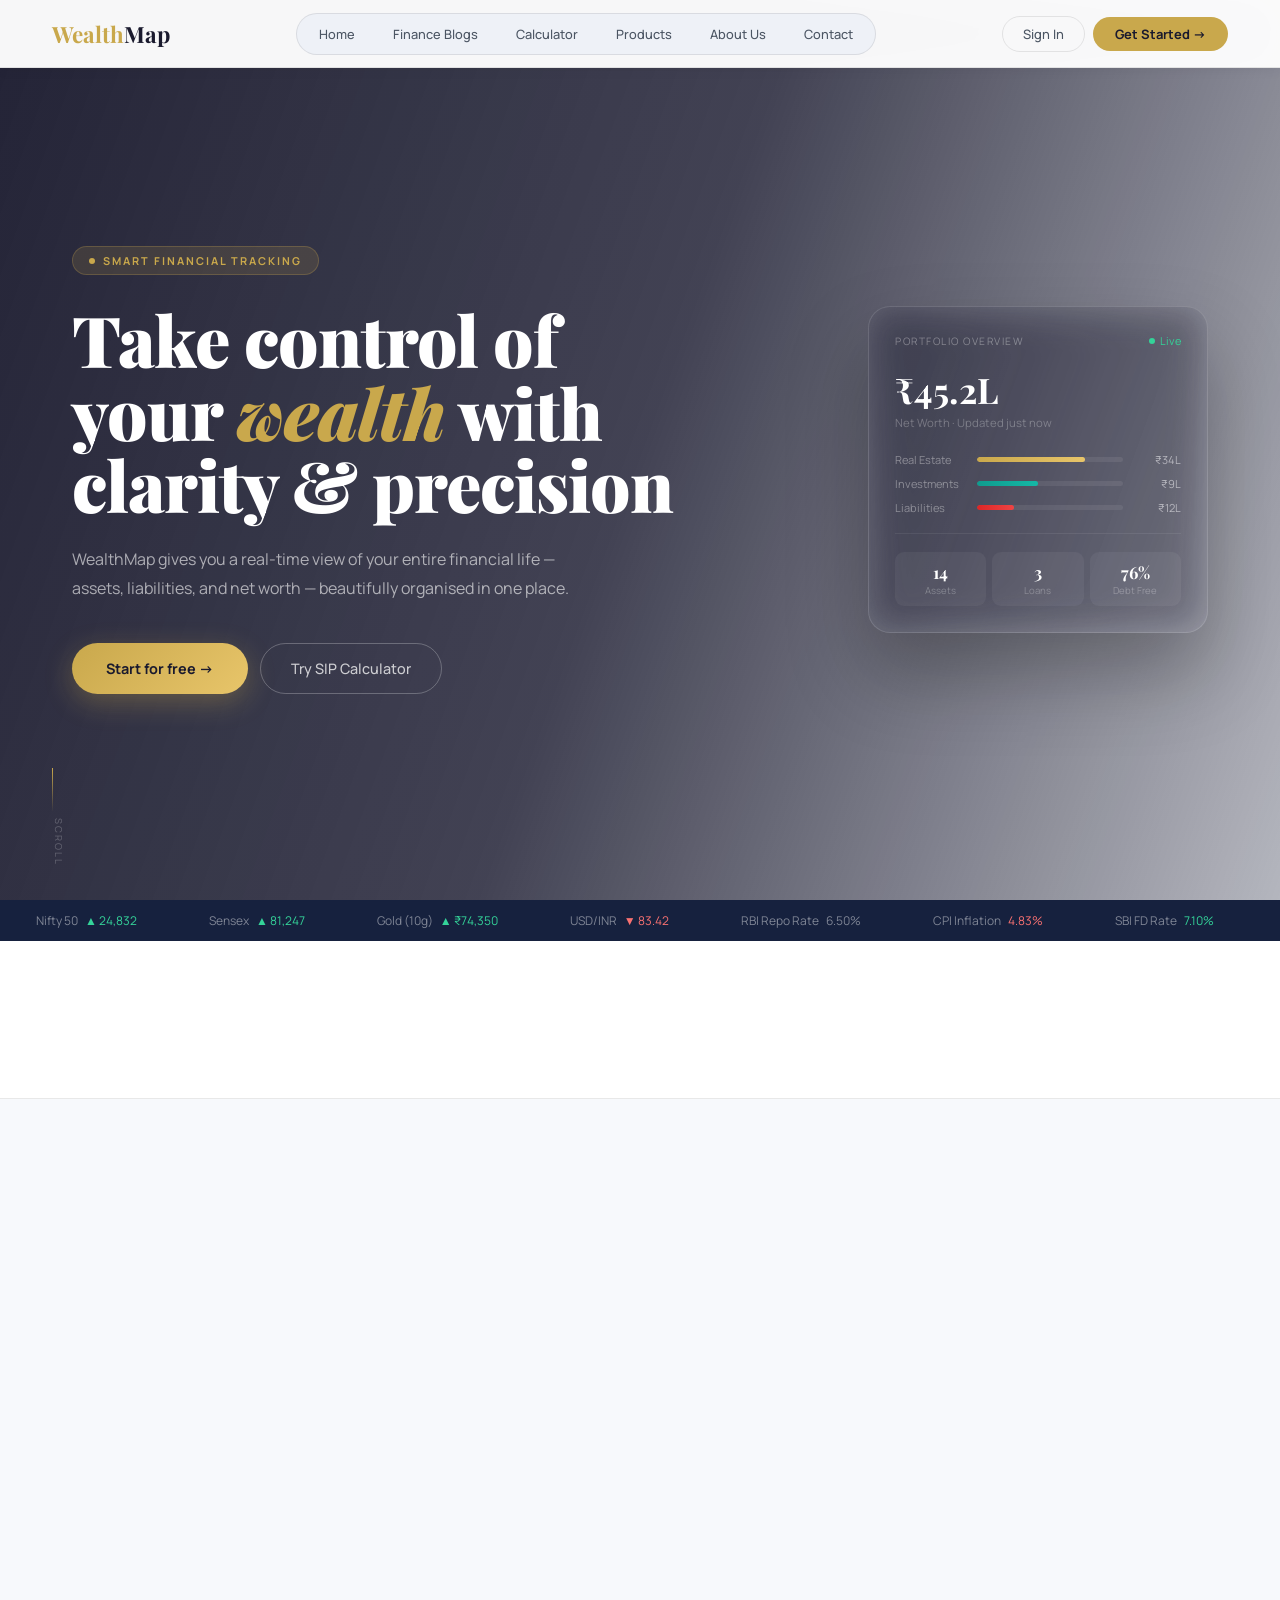
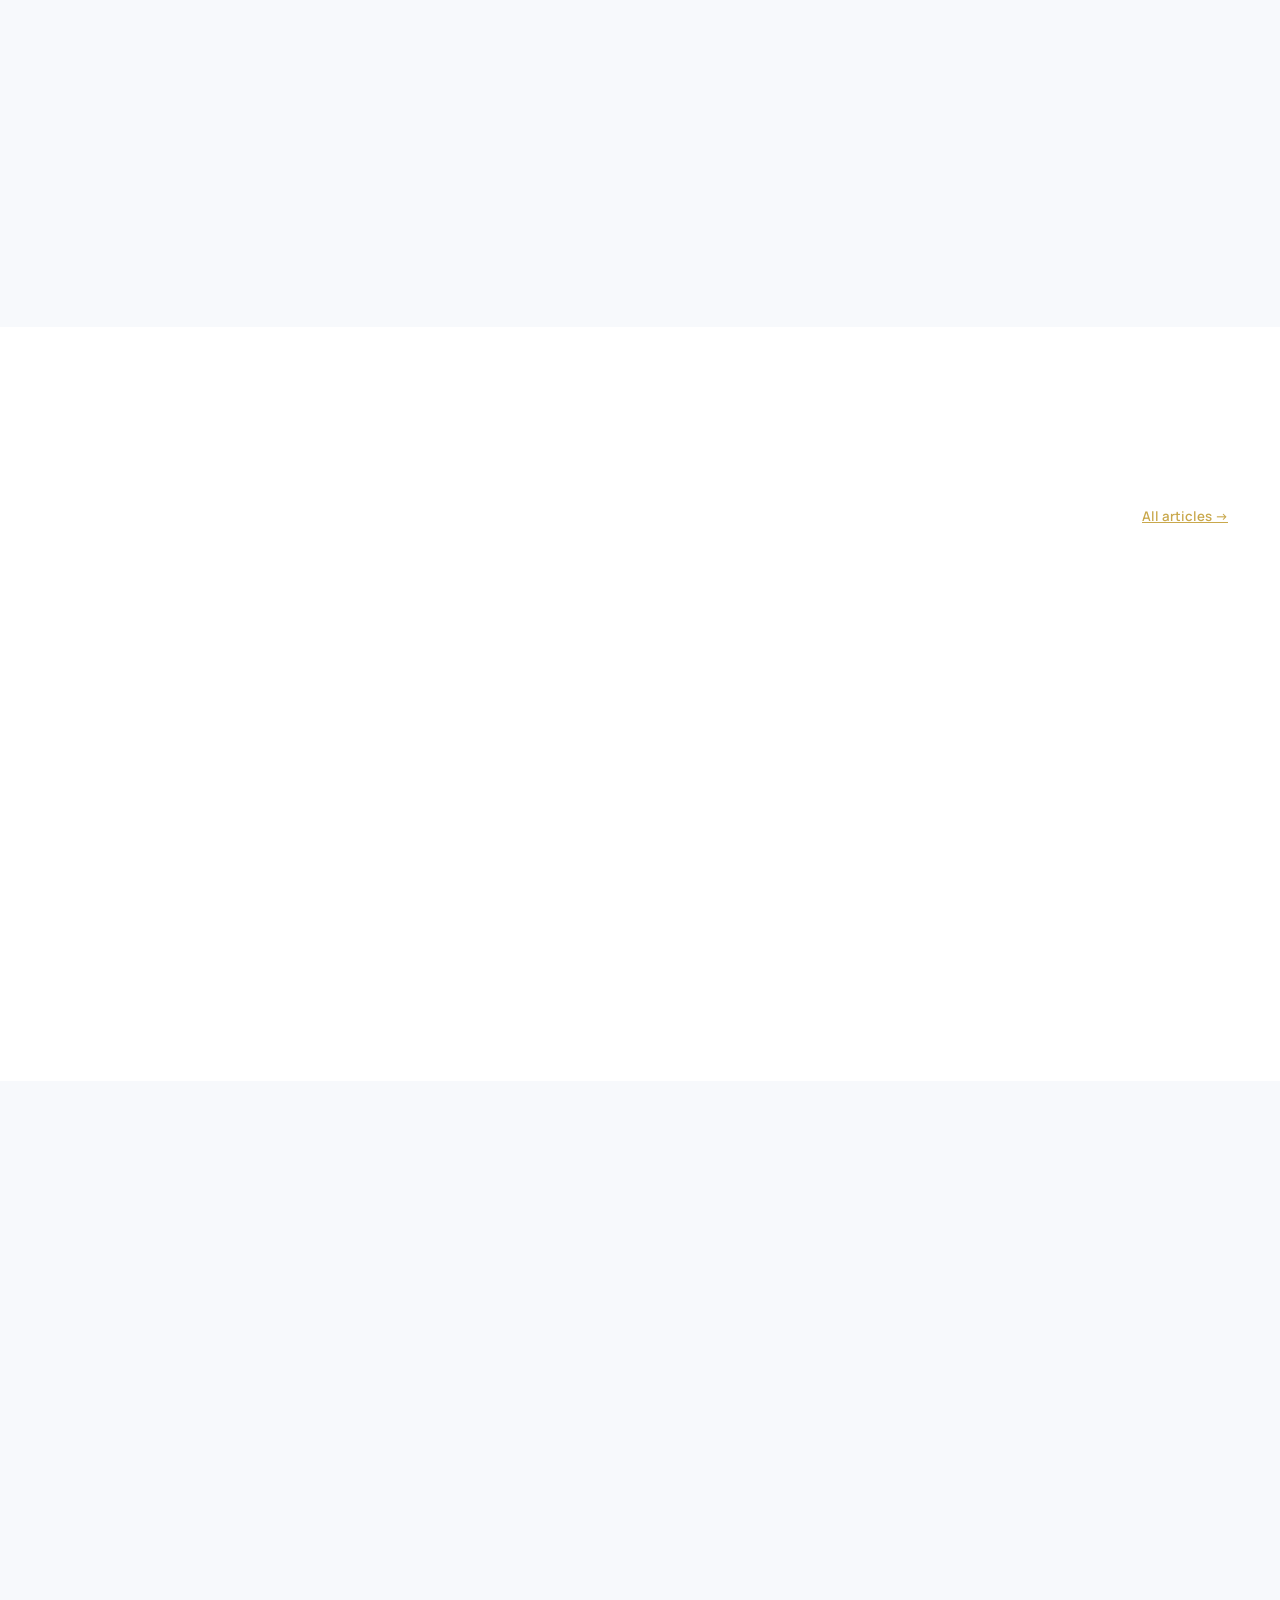
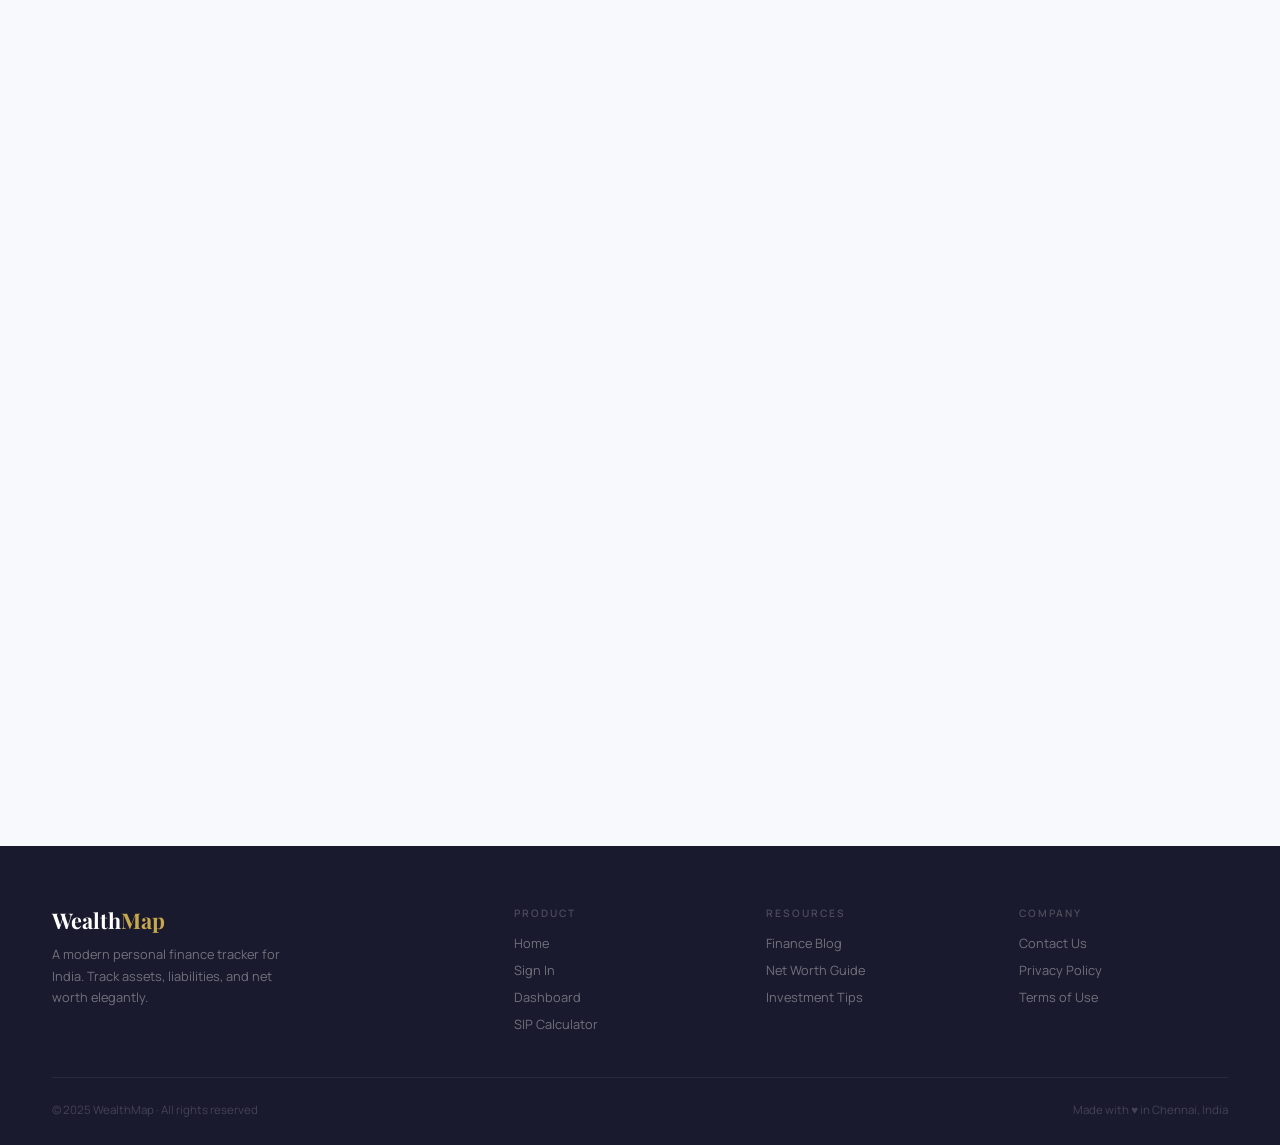
==== commit f112ba2e: "Add files via upload" ====
--- a/index.html
+++ b/index.html
@@ -5,7 +5,7 @@
 <meta name="viewport" content="width=device-width, initial-scale=1.0">
 <title>WealthMap — Master Your Financial Future</title>
 <link href="https://fonts.googleapis.com/css2?family=Playfair+Display:ital,wght@0,700;0,900;1,700&family=Manrope:wght@400;500;600;700&display=swap" rel="stylesheet">
-<link rel="stylesheet" href="/wealthmap/style.css">
+<link rel="stylesheet" href="/style.css">
 <style>
 /* PAGE TRANSITION */
 body { opacity: 0; animation: pagein .45s var(--ease) .05s forwards; }
@@ -530,13 +530,30 @@
   transition: opacity .2s .08s;
 }
 .dash-sidebar:hover .sb-act-lbl { opacity: 1; }
+/* ── GOLD TICKER ── */
+.gold-ticker {
+  display: flex; align-items: center; gap: 7px;
+  background: linear-gradient(135deg, rgba(201,168,76,.12), rgba(201,168,76,.06));
+  border: 1.5px solid rgba(201,168,76,.3);
+  border-radius: 100px; padding: 6px 16px;
+  font-family: 'Manrope', sans-serif;
+}
+.gt-ico { font-size: .9rem; }
+.gt-lbl { font-size: .65rem; letter-spacing: 1px; text-transform: uppercase; color: var(--muted); font-weight: 700; }
+.gt-price { font-family: 'Manrope', sans-serif; font-size: .9rem; font-weight: 800; color: var(--gold); letter-spacing: -.3px; }
+.gt-unit { font-size: .62rem; color: var(--muted); }
+.gt-status { width: 7px; height: 7px; border-radius: 50%; background: #d1d5db; flex-shrink: 0; }
+.gt-status.live { background: #16a34a; box-shadow: 0 0 0 2px rgba(22,163,74,.2); animation: pulse 2s infinite; }
+.gt-status.stale { background: #d97706; }
+@keyframes pulse { 0%,100%{opacity:1} 50%{opacity:.5} }
+
 /* Top bar — format + export (sits at top right, NOT sticky, just inside dash-main) */
 .dash-topbar {
   display: flex;
-  justify-content: flex-end;
+  justify-content: space-between;
   align-items: center;
   gap: 8px;
-  margin-bottom: 20px;
+  margin-bottom: 14px;
   padding: 0 2px;
 }
 .tb-btn {
@@ -563,29 +580,30 @@
 .fmt-opt.active { background:rgba(201,168,76,.1); color:var(--gold); font-weight:700; }
 
 /* ── MAIN — shifted right to leave room for sidebar ── */
-.dash-wrap { padding-top: 24px; }
-.dash-main { max-width: 1200px; margin: 0 auto 0 80px; padding: 0 28px 80px; }
+.dash-wrap { padding-top: 16px; }
+.dash-main { max-width: 1200px; margin: 0 auto 0 80px; padding: 0 20px 40px; }
 .page { display:none; } .page.active { display:block; }
 #pg-goals { padding-top:4px; }
 
 /* ── KPI ── */
-.kpi-row { display:grid; grid-template-columns:repeat(4,1fr); gap:16px; margin-bottom:20px; }
-.kpi { background:#fff; border-radius:18px; border:1.5px solid var(--brd); padding:20px 22px; position:relative; overflow:hidden; box-shadow:0 2px 8px rgba(0,0,0,.04); transition:all .3s ease; cursor:default; }
+.kpi-row { display:grid; grid-template-columns:repeat(4,1fr); gap:12px; margin-bottom:14px; }
+.kpi { background:#fff; border-radius:16px; border:1.5px solid var(--brd); padding:14px 16px; position:relative; overflow:hidden; box-shadow:0 2px 8px rgba(0,0,0,.04); transition:all .3s ease; cursor:default; }
 .kpi:hover { transform:translateY(-2px); box-shadow:0 8px 24px rgba(0,0,0,.08); border-color:rgba(201,168,76,.3); }
 .kpi-accent { position:absolute; top:0; left:0; width:3px; height:100%; }
-.kpi-lbl { font-size:.6rem; letter-spacing:1.8px; text-transform:uppercase; color:var(--muted); font-weight:600; margin-bottom:9px; }
-.kpi-val { font-family:'Playfair Display',serif; font-size:1.65rem; font-weight:700; color:var(--navy); line-height:1; }
+.kpi-lbl { font-size:.58rem; letter-spacing:1.5px; text-transform:uppercase; color:var(--muted); font-weight:700; margin-bottom:6px; }
+.kpi-val { font-family:'Manrope',sans-serif; font-size:1.55rem; font-weight:800; color:var(--navy); line-height:1; letter-spacing:-0.5px; }
+.kpi-val .kpi-sym { font-size:.95rem; font-weight:700; color:var(--gold); vertical-align:top; margin-top:3px; display:inline-block; font-family:'Manrope',sans-serif; }
 .kpi-val.neg { color:var(--red); }
-.kpi-foot { display:flex; align-items:center; gap:6px; margin-top:9px; }
-.kpi-badge { font-size:.6rem; font-weight:700; padding:2px 8px; border-radius:100px; }
-.kpi-sub { font-size:.65rem; color:var(--muted); }
+.kpi-foot { display:flex; align-items:center; gap:6px; margin-top:7px; }
+.kpi-badge { font-size:.58rem; font-weight:700; padding:2px 8px; border-radius:100px; }
+.kpi-sub { font-size:.62rem; color:var(--muted); }
 
 /* ── CARDS ── */
-.cg2 { display:grid; grid-template-columns:1fr 1fr; gap:16px; margin-bottom:16px; }
-.cg3 { display:grid; grid-template-columns:1fr 1fr 1fr; gap:16px; margin-bottom:16px; }
-.cg-wide { display:grid; grid-template-columns:1.5fr 1fr; gap:16px; margin-bottom:16px; }
-.card { background:#fff; border-radius:16px; border:1.5px solid var(--brd); padding:18px 20px; box-shadow:0 2px 8px rgba(0,0,0,.04); }
-.card-hd { display:flex; align-items:center; justify-content:space-between; margin-bottom:14px; }
+.cg2 { display:grid; grid-template-columns:1fr 1fr; gap:12px; margin-bottom:12px; }
+.cg3 { display:grid; grid-template-columns:1fr 1fr 1fr; gap:12px; margin-bottom:12px; }
+.cg-wide { display:grid; grid-template-columns:1.5fr 1fr; gap:12px; margin-bottom:12px; }
+.card { background:#fff; border-radius:14px; border:1.5px solid var(--brd); padding:14px 16px; box-shadow:0 2px 8px rgba(0,0,0,.04); }
+.card-hd { display:flex; align-items:center; justify-content:space-between; margin-bottom:10px; }
 .card-title { font-family:'Playfair Display',serif; font-size:.93rem; font-weight:700; color:var(--navy); }
 .card-sub { font-size:.65rem; color:var(--muted); margin-top:2px; }
 .card-badge { font-size:.59rem; font-weight:700; padding:2px 8px; border-radius:100px; background:var(--bg2); color:var(--txt2); }
@@ -666,7 +684,8 @@
 /* ── MODAL ── */
 .overlay { position:fixed; inset:0; background:rgba(26,26,46,.45); backdrop-filter:blur(8px); z-index:800; display:none; align-items:center; justify-content:center; }
 .overlay.open { display:flex; }
-.modal { background:#fff; border-radius:20px; padding:32px; width:480px; max-width:95vw; box-shadow:0 40px 100px rgba(0,0,0,.15); animation:mpop .3s ease; }
+.modal { background:#fff; border-radius:20px; padding:28px; width:500px; max-width:95vw; box-shadow:0 40px 100px rgba(0,0,0,.15); animation:mpop .3s ease; }
+.gold-calc-pill { background:linear-gradient(135deg,rgba(201,168,76,.15),rgba(201,168,76,.08)); border:1.5px solid rgba(201,168,76,.3); border-radius:100px; padding:6px 14px; font-family:'Manrope',sans-serif; font-size:.8rem; font-weight:700; color:var(--gold); white-space:nowrap; flex-shrink:0; }
 @keyframes mpop { from{transform:scale(.88) translateY(16px);opacity:0} to{transform:scale(1) translateY(0);opacity:1} }
 .mhd { display:flex; justify-content:space-between; align-items:center; margin-bottom:20px; }
 .mt { font-family:'Playfair Display',serif; font-size:1.2rem; font-weight:700; color:var(--navy); }
@@ -760,16 +779,27 @@
 <div class="dash-wrap">
 <div class="dash-main" id="dashMain">
 
-  <!-- Top action bar: export + format -->
+  <!-- Top action bar: gold price ticker | export + format on right -->
   <div class="dash-topbar">
-    <button class="tb-btn" onclick="exportExcel()">📤 Export</button>
-    <div class="fmt-wrap">
-      <button class="fmt-btn" onclick="toggleFmtDd()"><span id="fmtLabel">₹ Lakhs</span> ▾</button>
-      <div class="fmt-dd" id="fmtDd">
-        <div class="fmt-opt active" onclick="setFmt('L',this)">₹ Value in Lakhs</div>
-        <div class="fmt-opt" onclick="setFmt('Cr',this)">₹ Value in Crores</div>
-        <div class="fmt-opt" onclick="setFmt('K',this)">₹ Value in Thousands</div>
-        <div class="fmt-opt" onclick="setFmt('actual',this)">₹ Actual Value</div>
+    <!-- Gold live ticker -->
+    <div class="gold-ticker" id="goldTicker">
+      <span class="gt-ico">🥇</span>
+      <span class="gt-lbl">22K Gold</span>
+      <span class="gt-price" id="gtPrice">—</span>
+      <span class="gt-unit">/gm</span>
+      <span class="gt-status" id="gtStatus" title="Last updated"></span>
+    </div>
+    <!-- Right controls -->
+    <div style="display:flex;align-items:center;gap:8px">
+      <button class="tb-btn" onclick="exportExcel()">📤 Export</button>
+      <div class="fmt-wrap">
+        <button class="fmt-btn" onclick="toggleFmtDd()"><span id="fmtLabel">₹ Lakhs</span> ▾</button>
+        <div class="fmt-dd" id="fmtDd">
+          <div class="fmt-opt active" onclick="setFmt('L',this)">₹ Value in Lakhs</div>
+          <div class="fmt-opt" onclick="setFmt('Cr',this)">₹ Value in Crores</div>
+          <div class="fmt-opt" onclick="setFmt('K',this)">₹ Value in Thousands</div>
+          <div class="fmt-opt" onclick="setFmt('actual',this)">₹ Actual Value</div>
+        </div>
       </div>
     </div>
   </div>
@@ -782,13 +812,20 @@
       <div class="kpi"><div class="kpi-accent" style="background:var(--red)"></div><div class="kpi-lbl">Total Liabilities</div><div class="kpi-val" style="color:var(--red)" id="tlVal">—</div><div class="kpi-foot"><span class="kpi-badge" style="background:var(--rbg);color:var(--red)" id="lcBadge">0 entries</span></div></div>
       <div class="kpi"><div class="kpi-accent" style="background:var(--gold)"></div><div class="kpi-lbl">Debt-to-Asset</div><div class="kpi-val" style="color:var(--gold)" id="drVal">—</div><div class="kpi-foot"><span class="kpi-badge" id="drBadge" style="background:var(--gbg);color:var(--green)">Healthy</span></div></div>
     </div>
+    <!-- Gold tracker summary — shown only if user has gold assets with grams -->
+    <div id="goldSummaryBar" style="display:none;background:linear-gradient(135deg,rgba(201,168,76,.08),rgba(201,168,76,.04));border:1.5px solid rgba(201,168,76,.2);border-radius:12px;padding:10px 16px;margin-bottom:12px;display:none;align-items:center;gap:16px;flex-wrap:wrap">
+      <span style="font-size:.8rem;font-weight:700;color:var(--gold)">🥇 Gold Portfolio</span>
+      <span style="font-size:.76rem;color:var(--txt2)" id="goldTotalGrams">—</span>
+      <span style="font-size:.76rem;color:var(--txt2)" id="goldTotalValue">—</span>
+      <span style="font-size:.68rem;color:var(--muted)" id="goldLastUpdate">—</span>
+    </div>
     <div class="cg-wide">
-      <div class="card"><div class="card-hd"><div><div class="card-title">Net Worth Composition</div><div class="card-sub">Assets vs Liabilities</div></div></div><canvas id="compositionChart" height="190"></canvas></div>
-      <div class="card"><div class="card-hd"><div><div class="card-title">Asset Allocation</div><div class="card-sub">By category</div></div></div><canvas id="allocationChart" height="190"></canvas></div>
+      <div class="card"><div class="card-hd"><div><div class="card-title">Net Worth Composition</div><div class="card-sub">Assets vs Liabilities</div></div></div><canvas id="compositionChart" height="150"></canvas></div>
+      <div class="card"><div class="card-hd"><div><div class="card-title">Asset Allocation</div><div class="card-sub">By category</div></div></div><canvas id="allocationChart" height="150"></canvas></div>
     </div>
     <div class="cg3">
       <div class="card"><div class="card-hd"><div class="card-title">Asset Breakdown</div></div><div id="assetBars"></div></div>
-      <div class="card"><div class="card-hd"><div class="card-title">Liability Breakdown</div></div><canvas id="liabChart" height="170"></canvas></div>
+      <div class="card"><div class="card-hd"><div class="card-title">Liability Breakdown</div></div><canvas id="liabChart" height="130"></canvas></div>
       <div class="card"><div class="card-hd"><div class="card-title">Recent Entries</div></div><div id="recentAct"></div></div>
     </div>
     <div class="cg2">
@@ -922,8 +959,21 @@
     <div class="mhd"><div class="mt" id="mTitle">Add Asset</div><button class="mx" onclick="closeModal()">✕</button></div>
     <div class="m2c"><div class="mg" style="grid-column:span 2"><label class="ml">Name</label><input class="mi" id="fName" placeholder="e.g. HDFC Savings Account"></div></div>
     <div class="m2c">
-      <div class="mg"><label class="ml">Category</label><select class="ms" id="fCat"><option value="">Select</option></select></div>
+      <div class="mg"><label class="ml">Category</label><select class="ms" id="fCat" onchange="onCatChange(this.value)"><option value="">Select</option></select></div>
       <div class="mg"><label class="ml" id="fL1">Current Value (₹)</label><input class="mi" id="fV1" type="number" min="0" placeholder="0"></div>
+    </div>
+    <!-- Gold grams row — shown only when category is Gold/Jewellery -->
+    <div class="m2c" id="goldGramsRow" style="display:none">
+      <div class="mg" style="grid-column:span 2">
+        <label class="ml">🥇 Gold Weight (grams) <span style="font-weight:400;text-transform:none;letter-spacing:0;color:var(--gold)">— value auto-calculated from live 22K price</span></label>
+        <div style="display:flex;gap:8px;align-items:center">
+          <input class="mi" id="fGrams" type="number" min="0" step="0.1" placeholder="e.g. 150" oninput="autoCalcGold()" style="flex:1">
+          <div class="gold-calc-pill" id="goldCalcPill" style="display:none">
+            <span id="goldCalcText">—</span>
+          </div>
+        </div>
+        <div style="font-size:.65rem;color:var(--muted);margin-top:4px" id="goldPriceHint"></div>
+      </div>
     </div>
     <div class="m2c">
       <div class="mg"><label class="ml" id="fL2">Purchase Value (₹)</label><input class="mi" id="fV2" type="number" min="0" placeholder="0"></div>
@@ -963,6 +1013,7 @@
 const LCAT = ['Home Loan','Car Loan','Personal Loan','Credit Card','Jewel Loan','Education Loan','Business Loan','Other Debt'];
 const COLS = ['#c9a84c','#16a34a','#2563eb','#9333ea','#e11d48','#0891b2','#d97706','#059669','#dc2626','#7c3aed','#0d9488'];
 let ldb = { assets:[], liabilities:[] }, charts = {}, editCtx = null, curType = 'asset', goals = [], curFmt = 'L';
+let goldPrice22k = 0; // per gram, live from API
 const cFont = { family:'Manrope', size:11 };
 const gridCol = '#f3f4f6'; const tickCol = '#9ca3af';
 
@@ -1012,6 +1063,101 @@
 function saveGoals(){ sessionStorage.setItem('wm_goals',JSON.stringify(goals)); }
 loadGoals();
 
+// ── LIVE 22K GOLD PRICE (India) ──
+// Uses multiple CORS-friendly public APIs as fallback chain
+async function fetchGoldPrice() {
+  // Primary: goldapi.io-compatible free endpoint via allorigins proxy
+  // We use a chain of free approaches:
+  // 1. goldpricez.com JSON (free, no key)
+  // 2. metals-api fallback
+  // 3. Static approximate fallback with stale indicator
+  
+  const priceEl  = document.getElementById('gtPrice');
+  const statusEl = document.getElementById('gtStatus');
+  const hintEl   = document.getElementById('goldPriceHint');
+
+  try {
+    // Approach: fetch USD/gram for 22K from public metals API, convert to INR
+    // Using metals.live free tier (no key needed for spot price)
+    const res = await fetch('https://api.metals.live/v1/spot/gold', { signal: AbortSignal.timeout(5000) });
+    if (!res.ok) throw new Error('metals.live fail');
+    const data = await res.json();
+    // data = [{gold: priceInUSD_per_troy_oz}]
+    const usdPerOz = data[0]?.gold || data?.gold;
+    if (!usdPerOz) throw new Error('bad response');
+    
+    // Convert: 1 troy oz = 31.1035g, 22K = 91.67% pure
+    // Get USD/INR rate
+    let usdInr = 84.5; // fallback rate
+    try {
+      const fxRes = await fetch('https://api.exchangerate-api.com/v4/latest/USD', { signal: AbortSignal.timeout(4000) });
+      const fxData = await fxRes.json();
+      usdInr = fxData.rates?.INR || 84.5;
+    } catch(e) {}
+    
+    const pricePerGram24k = (usdPerOz / 31.1035) * usdInr;
+    const price22k = Math.round(pricePerGram24k * 0.9167);
+    
+    goldPrice22k = price22k;
+    priceEl.textContent = '₹' + price22k.toLocaleString('en-IN');
+    statusEl.className = 'gt-status live';
+    statusEl.title = 'Live price updated ' + new Date().toLocaleTimeString('en-IN');
+    if (hintEl) hintEl.textContent = `Live 22K rate: ₹${price22k.toLocaleString('en-IN')}/gram · Updated ${new Date().toLocaleTimeString('en-IN')}`;
+    
+    // Refresh every 10 minutes
+    setTimeout(fetchGoldPrice, 600000);
+    return;
+  } catch(e) {}
+
+  // Fallback: try open exchange via allorigins
+  try {
+    const url = 'https://api.allorigins.win/raw?url=' + encodeURIComponent('https://www.goldapi.io/api/XAU/INR');
+    const res = await fetch(url, { signal: AbortSignal.timeout(6000) });
+    const data = await res.json();
+    if (data.price_gram_22k) {
+      goldPrice22k = Math.round(data.price_gram_22k);
+      priceEl.textContent = '₹' + goldPrice22k.toLocaleString('en-IN');
+      statusEl.className = 'gt-status live';
+      if (hintEl) hintEl.textContent = `Live 22K rate: ₹${goldPrice22k.toLocaleString('en-IN')}/gram`;
+      setTimeout(fetchGoldPrice, 600000);
+      return;
+    }
+  } catch(e) {}
+
+  // Final fallback: approximate static price with stale indicator
+  // 22K gold is ~₹7,200/gram as of early 2026 (approximate)
+  goldPrice22k = 7200;
+  priceEl.textContent = '~₹7,200';
+  statusEl.className = 'gt-status stale';
+  statusEl.title = 'Approximate price — live fetch unavailable';
+  if (hintEl) hintEl.textContent = 'Approximate rate: ₹7,200/gram (live fetch unavailable)';
+  setTimeout(fetchGoldPrice, 1800000); // retry in 30 min
+}
+
+fetchGoldPrice();
+
+// ── GOLD MODAL HELPERS ──
+window.onCatChange = function(cat) {
+  const isGold = cat === 'Gold / Jewellery';
+  const row = document.getElementById('goldGramsRow');
+  if (row) row.style.display = isGold ? 'block' : 'none';
+  if (!isGold) {
+    const g = document.getElementById('fGrams'); if (g) g.value = '';
+    const p = document.getElementById('goldCalcPill'); if (p) p.style.display = 'none';
+  }
+};
+
+window.autoCalcGold = function() {
+  const grams = parseFloat(document.getElementById('fGrams')?.value) || 0;
+  const pill  = document.getElementById('goldCalcPill');
+  const txt   = document.getElementById('goldCalcText');
+  const v1    = document.getElementById('fV1');
+  if (!grams || !goldPrice22k) { if (pill) pill.style.display = 'none'; return; }
+  const val = Math.round(grams * goldPrice22k);
+  if (pill) { pill.style.display = 'flex'; txt.textContent = '= ₹' + val.toLocaleString('en-IN'); }
+  if (v1) v1.value = val; // auto-fill the value field
+};
+
 window.showPage = (page, el) => {
   document.querySelectorAll('.page').forEach(p=>p.classList.remove('active'));
   document.querySelectorAll('.sb-btn').forEach(b=>b.classList.remove('active'));
@@ -1021,13 +1167,29 @@
 };
 
 function render() {
+  // Auto-update gold asset values from live price × grams
+  if (goldPrice22k > 0) {
+    ldb.assets.forEach(a => {
+      if (a.cat === 'Gold / Jewellery' && a.grams && a.grams > 0) {
+        a.v1 = Math.round(a.grams * goldPrice22k); // live recalculation (local only, doesn't write to Firestore)
+      }
+    });
+  }
   const ta=ldb.assets.reduce((s,a)=>s+Number(a.v1||0),0);
   const tl=ldb.liabilities.reduce((s,l)=>s+Number(l.v1||0),0);
   const nw=ta-tl, dr=ta>0?(tl/ta*100).toFixed(1):0;
-  document.getElementById('nwVal').textContent=fmt(nw);
+  // KPI values with styled ₹ symbol
+  function kpiHtml(v, isNeg) {
+    const s = fmt(v);
+    // Split rupee symbol from number for separate styling
+    const sym = s.startsWith('₹') ? '₹' : '';
+    const num = sym ? s.slice(1) : s;
+    return `<span class="kpi-sym">${sym}</span>${num}`;
+  }
+  document.getElementById('nwVal').innerHTML=kpiHtml(nw);
   document.getElementById('nwVal').className='kpi-val'+(nw<0?' neg':'');
-  document.getElementById('taVal').textContent=fmt(ta);
-  document.getElementById('tlVal').textContent=fmt(tl);
+  document.getElementById('taVal').innerHTML=kpiHtml(ta);
+  document.getElementById('tlVal').innerHTML=kpiHtml(tl);
   document.getElementById('drVal').textContent=dr+'%';
   document.getElementById('acBadge').textContent=ldb.assets.length+' entries';
   document.getElementById('lcBadge').textContent=ldb.liabilities.length+' entries';
@@ -1038,6 +1200,7 @@
   rList('al-assets','assets',ta,'at-assets','ac-assets');
   rList('ll-liabilities','liabilities',tl,'lt-liabilities','lc-liabilities');
   rComposition(ta,tl); rAllocation(); rLiabChart(); rAssetBars(); rTopItems(); rRecentActivity();
+  rGoldSummary();
   const ap=document.querySelector('.sb-btn.active')?.id?.replace('nav-','');
   if(ap) renderPageCharts(ap);
 }
@@ -1058,6 +1221,19 @@
   document.getElementById('topAssets').innerHTML=[...ldb.assets].sort((a,b)=>Number(b.v1)-Number(a.v1)).slice(0,5).map(a=>`<div class="tr" style="grid-template-columns:2fr 1fr 55px"><div><div class="rn">${a.name}</div><span class="rcat">${a.cat}</span></div><div class="rv rvg">${fmt(a.v1)}</div><div class="rsub" style="text-align:right">${ta>0?((a.v1/ta)*100).toFixed(1)+'%':''}</div></div>`).join('')||`<div class="empty-st"><div class="ei-big">🏦</div>No assets</div>`;
   document.getElementById('topLiabs').innerHTML=[...ldb.liabilities].sort((a,b)=>Number(b.v1)-Number(a.v1)).slice(0,5).map(l=>`<div class="tr" style="grid-template-columns:2fr 1fr 55px"><div><div class="rn">${l.name}</div><span class="rcat">${l.cat}</span></div><div class="rv rvr">${fmt(l.v1)}</div><div class="rsub" style="text-align:right">${tl>0?((l.v1/tl)*100).toFixed(1)+'%':''}</div></div>`).join('')||`<div class="empty-st"><div class="ei-big">📋</div>No liabilities</div>`;
 }
+function rGoldSummary() {
+  const goldAssets = ldb.assets.filter(a => a.cat === 'Gold / Jewellery' && a.grams > 0);
+  const bar = document.getElementById('goldSummaryBar');
+  if (!bar) return;
+  if (!goldAssets.length) { bar.style.display = 'none'; return; }
+  bar.style.display = 'flex';
+  const totalGrams = goldAssets.reduce((s,a) => s + Number(a.grams||0), 0);
+  const totalVal   = goldAssets.reduce((s,a) => s + Number(a.v1||0), 0);
+  document.getElementById('goldTotalGrams').textContent = totalGrams.toFixed(1) + 'g tracked across ' + goldAssets.length + ' item(s)';
+  document.getElementById('goldTotalValue').textContent = '≈ ' + fmt(totalVal) + ' at ₹' + (goldPrice22k||'—') + '/g (22K live)';
+  document.getElementById('goldLastUpdate').textContent = goldPrice22k ? '🔄 auto-updating' : 'price unavailable';
+}
+
 function rRecentActivity() {
   const all=[...ldb.assets.map(a=>({...a,type:'asset'})),...ldb.liabilities.map(l=>({...l,type:'liability'}))].slice(-5).reverse();
   document.getElementById('recentAct').innerHTML=all.length?all.map(i=>`<div class="act-item"><div class="act-ico" style="background:${i.type==='asset'?'var(--gbg)':'var(--rbg)'}">${i.type==='asset'?'🏦':'📋'}</div><div style="flex:1"><div class="act-name">${i.name}</div><div class="act-cat">${i.cat}</div></div><div class="rv ${i.type==='asset'?'rvg':'rvr'}">${fmt(i.v1)}</div></div>`).join(''):`<div class="empty-st" style="padding:12px"><div class="ei-big">📝</div>No entries yet</div>`;
@@ -1155,20 +1331,24 @@
   document.getElementById('mTitle').textContent=item?`Edit ${isA?'Asset':'Liability'}`:`Add ${isA?'Asset':'Liability'}`;
   document.getElementById('fL1').textContent=isA?'Current Value (₹)':'Outstanding (₹)'; document.getElementById('fL2').textContent=isA?'Purchase Value (₹)':'Original Amount (₹)';
   document.getElementById('fCat').innerHTML='<option value="">Select</option>'+(isA?ACAT:LCAT).map(c=>`<option value="${c}">${c}</option>`).join('');
-  if(item){document.getElementById('fName').value=item.name||'';document.getElementById('fCat').value=item.cat||'';document.getElementById('fV1').value=item.v1||'';document.getElementById('fV2').value=item.v2||'';document.getElementById('fDate').value=item.date||'';document.getElementById('fNotes').value=item.notes||'';editCtx={id:item.id};}
-  else{['fName','fV1','fV2','fNotes'].forEach(id=>document.getElementById(id).value='');document.getElementById('fCat').value='';document.getElementById('fDate').value='';editCtx=null;}
+  if(item){document.getElementById('fName').value=item.name||'';document.getElementById('fCat').value=item.cat||'';document.getElementById('fV1').value=item.v1||'';document.getElementById('fV2').value=item.v2||'';document.getElementById('fDate').value=item.date||'';document.getElementById('fNotes').value=item.notes||'';if(document.getElementById('fGrams'))document.getElementById('fGrams').value=item.grams||'';editCtx={id:item.id};onCatChange(item.cat||'');}
+  else{['fName','fV1','fV2','fNotes'].forEach(id=>document.getElementById(id).value='');document.getElementById('fCat').value='';document.getElementById('fDate').value='';if(document.getElementById('fGrams'))document.getElementById('fGrams').value='';const goldRow=document.getElementById('goldGramsRow');if(goldRow)goldRow.style.display='none';editCtx=null;}
   document.getElementById('entryOverlay').classList.add('open'); setTimeout(()=>document.getElementById('fName').focus(),60);
 };
 window.closeModal=()=>{document.getElementById('entryOverlay').classList.remove('open');editCtx=null;};
 window.editEntry=(type,id)=>{const item=ldb[type].find(i=>i.id===id);if(item)window.openModal(type==='assets'?'asset':'liability',item);};
 window.saveEntry=async()=>{
   const name=document.getElementById('fName').value.trim(),cat=document.getElementById('fCat').value;
-  const v1=parseFloat(document.getElementById('fV1').value)||0,v2=parseFloat(document.getElementById('fV2').value)||0;
+  let v1=parseFloat(document.getElementById('fV1').value)||0;
+  const v2=parseFloat(document.getElementById('fV2').value)||0;
   const date=document.getElementById('fDate').value,notes=document.getElementById('fNotes').value.trim();
+  const grams=cat==='Gold / Jewellery'?(parseFloat(document.getElementById('fGrams')?.value)||0):0;
+  // If gold grams entered but v1 is 0, auto-calculate from live price
+  if(grams && goldPrice22k && !v1) v1 = Math.round(grams * goldPrice22k);
   if(!name||!cat){showT('Name and Category required.');return;}
   const type=curType==='asset'?'assets':'liabilities',eid=editCtx?editCtx.id:uid();
   window.closeModal();showT('Saving…');
-  try{await setDoc(doc(db,'users',auth.currentUser.uid,type,eid),{name,cat,v1,v2,date,notes});showT('Saved ✓');}
+  try{await setDoc(doc(db,'users',auth.currentUser.uid,type,eid),{name,cat,v1,v2,date,notes,grams:grams||null,goldPriceAtSave:grams?goldPrice22k:null});showT('Saved ✓');}
   catch(e){showT('Error: '+e.message);}
 };
 window.delEntry=async(type,id)=>{
--- a/style.css
+++ b/style.css
@@ -0,0 +1,256 @@
+/* ===== WealthMap — Global Styles ===== */
+:root {
+  --navy: #1a1a2e; --navy2: #16213e;
+  --gold: #c9a84c; --gold2: #e8c56a; --gdim: rgba(201,168,76,.12);
+  --teal: #0f9b8e; --teal2: #14b8a6; --teal-dim: rgba(15,155,142,.1);
+  --white: #fff; --bg: #f7f9fc; --bg2: #eef1f7;
+  --txt: #1a1a2e; --txt2: #4b5563; --muted: #9ca3af;
+  --brd: rgba(0,0,0,.09);
+  --green: #16a34a; --gbg: rgba(22,163,74,.1);
+  --red: #dc2626; --rbg: rgba(220,38,38,.1);
+  --r: 14px; --rx: 22px; --ease: cubic-bezier(.16,1,.3,1);
+}
+*, *::before, *::after { margin: 0; padding: 0; box-sizing: border-box; }
+html { font-size: 16px; scroll-behavior: smooth; }
+body { font-family: 'Manrope', sans-serif; background: var(--bg); color: var(--txt); overflow-x: hidden; }
+img { display: block; width: 100%; object-fit: cover; }
+button { font-family: inherit; cursor: pointer; }
+
+/* CURTAIN */
+#curtain { position: fixed; inset: 0; z-index: 9999; background: var(--navy); transform: scaleY(0); transform-origin: top; pointer-events: none; }
+
+/* NAV — always white/light style across all pages */
+#nav {
+  position: fixed; top: 0; left: 0; right: 0; z-index: 1000;
+  height: 68px; display: flex; align-items: center; justify-content: space-between;
+  padding: 0 52px; transition: all .4s var(--ease);
+  background: rgba(255,255,255,.97); backdrop-filter: blur(20px);
+  border-bottom: 1px solid var(--brd); box-shadow: 0 2px 12px rgba(0,0,0,.06);
+}
+.logo { font-family: 'Playfair Display', serif; font-size: 1.4rem; font-weight: 700; color: var(--navy); cursor: pointer; text-decoration: none; transition: color .3s; }
+.logo span { color: var(--gold); }
+.nav-pills { display: flex; gap: 2px; background: var(--bg2); border: 1px solid var(--brd); border-radius: 100px; padding: 4px; transition: all .3s; }
+.np { padding: 7px 18px; border-radius: 100px; border: none; background: transparent; color: var(--txt2); font-family: 'Manrope', sans-serif; font-size: .8rem; font-weight: 500; cursor: pointer; text-decoration: none; display: inline-flex; align-items: center; transition: all .25s; }
+.np:hover { color: var(--navy); background: rgba(0,0,0,.04); }
+.np.active { background: var(--navy); color: #fff; font-weight: 700; }
+.nav-right { display: flex; gap: 8px; align-items: center; }
+.btn-nr { padding: 8px 20px; border-radius: 100px; border: 1px solid var(--brd); background: transparent; color: var(--txt2); font-family: 'Manrope', sans-serif; font-size: .81rem; font-weight: 500; cursor: pointer; text-decoration: none; display: inline-flex; align-items: center; transition: all .25s; }
+.btn-nr:hover { border-color: var(--gold); color: var(--gold); }
+.btn-ng { padding: 8px 22px; border-radius: 100px; border: none; background: var(--gold); color: var(--navy); font-family: 'Manrope', sans-serif; font-size: .81rem; font-weight: 700; cursor: pointer; text-decoration: none; display: inline-flex; align-items: center; transition: all .25s; }
+.btn-ng:hover { background: var(--gold2); transform: translateY(-1px); }
+.nav-user { display: flex; align-items: center; gap: 8px; }
+.nav-pill-u { display: flex; align-items: center; gap: 7px; background: var(--bg2); border: 1px solid var(--brd); border-radius: 100px; padding: 4px 14px 4px 4px; }
+.nav-av { width: 30px; height: 30px; border-radius: 50%; background: linear-gradient(135deg,var(--gold),var(--gold2)); display: flex; align-items: center; justify-content: center; font-size: .78rem; font-weight: 700; color: var(--navy); }
+.nav-nm { font-size: .76rem; color: var(--txt2); max-width: 130px; overflow: hidden; text-overflow: ellipsis; white-space: nowrap; }
+.nav-adm { background: var(--gold); color: var(--navy); font-size: .6rem; font-weight: 800; padding: 2px 8px; border-radius: 100px; letter-spacing: .5px; text-transform: uppercase; }
+.btn-so { border: none; background: transparent; color: var(--muted); font-size: .78rem; cursor: pointer; padding: 4px 8px; border-radius: 6px; transition: color .2s; }
+.btn-so:hover { color: var(--red); }
+
+/* SHARED BUTTONS */
+.btn-gold { display: inline-flex; align-items: center; gap: 9px; padding: 15px 34px; border: none; border-radius: 100px; background: linear-gradient(135deg,var(--gold),var(--gold2)); color: var(--navy); font-family: 'Manrope', sans-serif; font-size: .9rem; font-weight: 700; cursor: pointer; transition: all .35s var(--ease); box-shadow: 0 8px 28px rgba(201,168,76,.32); text-decoration: none; }
+.btn-gold:hover { transform: translateY(-3px); box-shadow: 0 14px 40px rgba(201,168,76,.48); }
+
+/* TOAST */
+.toast { position: fixed; bottom: 30px; right: 30px; background: var(--navy); color: #fff; padding: 12px 22px; border-radius: 100px; font-size: .81rem; font-weight: 600; box-shadow: 0 10px 40px rgba(0,0,0,.2); transform: translateY(70px) scale(.9); opacity: 0; transition: all .4s var(--ease); z-index: 9999; display: flex; align-items: center; gap: 7px; }
+.toast.show { transform: translateY(0) scale(1); opacity: 1; }
+.tic { color: var(--gold); }
+
+/* REVEAL */
+.reveal { opacity: 0; transform: translateY(26px); transition: opacity .7s var(--ease), transform .7s var(--ease); }
+.reveal.visible { opacity: 1; transform: translateY(0); }
+.rd1 { transition-delay: .1s; } .rd2 { transition-delay: .2s; } .rd3 { transition-delay: .3s; } .rd4 { transition-delay: .4s; }
+
+/* SEC HEADINGS */
+.sec-ey { display: inline-flex; align-items: center; gap: 8px; font-size: .65rem; font-weight: 700; letter-spacing: 2.5px; text-transform: uppercase; color: var(--gold); margin-bottom: 14px; }
+.sec-ey::before { content: ''; width: 22px; height: 1px; background: var(--gold); }
+.sec-h2 { font-family: 'Playfair Display', serif; font-size: clamp(2.2rem,4vw,3.4rem); font-weight: 700; line-height: 1.1; color: var(--navy); margin-bottom: 14px; }
+.sec-h2 em { font-style: italic; color: var(--gold); }
+.sec-sub { font-size: .96rem; color: var(--txt2); line-height: 1.8; max-width: 460px; }
+
+/* FOOTER */
+footer { background: var(--navy); padding: 60px 52px 28px; }
+.fi { max-width: 1240px; margin: 0 auto; }
+.foot-grid { display: grid; grid-template-columns: 2fr 1fr 1fr 1fr; gap: 44px; padding-bottom: 44px; border-bottom: 1px solid rgba(255,255,255,.07); margin-bottom: 24px; }
+.f-brand { font-family: 'Playfair Display', serif; font-size: 1.35rem; font-weight: 700; color: #fff; margin-bottom: 10px; }
+.f-brand span { color: var(--gold); }
+.f-desc { font-size: .8rem; color: rgba(255,255,255,.38); line-height: 1.7; max-width: 230px; }
+.f-ct { font-size: .64rem; letter-spacing: 2px; text-transform: uppercase; color: rgba(255,255,255,.22); font-weight: 600; margin-bottom: 14px; }
+.f-links { display: flex; flex-direction: column; gap: 9px; }
+.f-lnk { font-size: .8rem; color: rgba(255,255,255,.38); cursor: pointer; text-decoration: none; transition: color .2s; }
+.f-lnk:hover { color: var(--gold); }
+.foot-bot { display: flex; justify-content: space-between; font-size: .72rem; color: rgba(255,255,255,.18); }
+
+@media(max-width:1024px) {
+  #nav { padding: 0 24px; }
+  footer { padding: 48px 24px 24px; }
+  .foot-grid { grid-template-columns: 1fr 1fr; }
+}
+@media(max-width:640px) {
+  .nav-pills { display: none; }
+}
+
+/* ══ PROFILE DROPDOWN ══ */
+.nav-user { position: relative; }
+.nav-pill-u { cursor: pointer; user-select: none; }
+.nav-pill-u:hover { border-color: var(--gold); }
+
+/* Dropdown container */
+.profile-dd {
+  position: absolute;
+  top: calc(100% + 12px);
+  right: 0;
+  width: 320px;
+  background: #fff;
+  border: 1.5px solid var(--brd);
+  border-radius: 20px;
+  box-shadow: 0 20px 60px rgba(0,0,0,.14), 0 4px 16px rgba(0,0,0,.08);
+  z-index: 999;
+  display: none;
+  animation: ddpop .22s cubic-bezier(.4,0,.2,1);
+  overflow: hidden;
+}
+.profile-dd.open { display: block; }
+@keyframes ddpop { from{opacity:0;transform:translateY(-10px) scale(.97)} to{opacity:1;transform:translateY(0) scale(1)} }
+
+/* Header section */
+.pdd-head {
+  padding: 20px 20px 16px;
+  display: flex;
+  align-items: center;
+  gap: 14px;
+  background: linear-gradient(135deg, rgba(201,168,76,.06), rgba(201,168,76,.02));
+  border-bottom: 1px solid var(--brd);
+}
+.pdd-avatar {
+  width: 52px;
+  height: 52px;
+  border-radius: 50%;
+  background: linear-gradient(135deg, var(--gold), var(--gold2));
+  display: flex;
+  align-items: center;
+  justify-content: center;
+  font-size: 1.4rem;
+  font-weight: 700;
+  color: var(--navy);
+  border: 2px solid rgba(201,168,76,.3);
+  flex-shrink: 0;
+  overflow: hidden;
+  cursor: pointer;
+  transition: border-color .2s;
+}
+.pdd-avatar:hover { border-color: var(--gold); }
+.pdd-avatar img { width: 100%; height: 100%; object-fit: cover; border-radius: 50%; }
+.pdd-head-info { flex: 1; min-width: 0; }
+.pdd-name { font-family: 'Playfair Display', serif; font-size: 1.02rem; font-weight: 700; color: var(--navy); white-space: nowrap; overflow: hidden; text-overflow: ellipsis; }
+.pdd-email { font-size: .72rem; color: var(--muted); white-space: nowrap; overflow: hidden; text-overflow: ellipsis; margin-top: 2px; }
+.pdd-edit-link { font-size: .7rem; color: var(--gold); font-weight: 600; cursor: pointer; margin-top: 4px; }
+.pdd-edit-link:hover { text-decoration: underline; }
+
+/* Body / edit form */
+.pdd-body { padding: 16px 20px 20px; }
+.pdd-section-label { font-size: .62rem; letter-spacing: 1.2px; text-transform: uppercase; color: var(--muted); font-weight: 700; margin-bottom: 12px; }
+
+/* Avatar picker */
+.pdd-avatar-opts { display: flex; gap: 8px; align-items: center; margin-bottom: 16px; flex-wrap: wrap; }
+.pdd-av-opt {
+  width: 38px; height: 38px;
+  border-radius: 50%;
+  border: 2px solid var(--brd);
+  background: var(--bg2);
+  display: flex; align-items: center; justify-content: center;
+  font-size: 1.2rem;
+  cursor: pointer;
+  transition: all .18s;
+}
+.pdd-av-opt:hover { border-color: var(--gold); transform: scale(1.12); }
+.pdd-av-opt.selected { border-color: var(--gold); box-shadow: 0 0 0 3px rgba(201,168,76,.2); }
+.pdd-av-upload {
+  width: 38px; height: 38px;
+  border-radius: 50%;
+  border: 2px dashed var(--brd);
+  background: transparent;
+  display: flex; align-items: center; justify-content: center;
+  font-size: .8rem; color: var(--muted);
+  cursor: pointer;
+  transition: all .18s;
+}
+.pdd-av-upload:hover { border-color: var(--gold); color: var(--gold); }
+
+/* Form fields */
+.pdd-field { margin-bottom: 10px; }
+.pdd-label { display: block; font-size: .6rem; letter-spacing: 1px; text-transform: uppercase; color: var(--muted); font-weight: 700; margin-bottom: 5px; }
+.pdd-input {
+  width: 100%;
+  padding: 8px 12px;
+  background: var(--bg);
+  border: 1.5px solid var(--brd);
+  border-radius: 9px;
+  color: var(--navy);
+  font-family: 'Manrope', sans-serif;
+  font-size: .83rem;
+  outline: none;
+  transition: border-color .18s;
+  box-sizing: border-box;
+}
+.pdd-input:focus { border-color: var(--gold); background: #fff; }
+.pdd-input::placeholder { color: var(--muted); }
+.pdd-textarea {
+  width: 100%;
+  padding: 8px 12px;
+  background: var(--bg);
+  border: 1.5px solid var(--brd);
+  border-radius: 9px;
+  color: var(--navy);
+  font-family: 'Manrope', sans-serif;
+  font-size: .83rem;
+  outline: none;
+  transition: border-color .18s;
+  resize: none;
+  min-height: 72px;
+  line-height: 1.6;
+  box-sizing: border-box;
+}
+.pdd-textarea:focus { border-color: var(--gold); background: #fff; }
+.pdd-textarea::placeholder { color: var(--muted); }
+.pdd-char-count { font-size: .65rem; color: var(--muted); text-align: right; margin-top: 3px; }
+.pdd-char-count.warn { color: #f97316; }
+
+/* Save button */
+.pdd-save {
+  width: 100%;
+  padding: 10px;
+  border: none;
+  border-radius: 10px;
+  background: linear-gradient(135deg, var(--gold), var(--gold2));
+  color: var(--navy);
+  font-family: 'Manrope', sans-serif;
+  font-weight: 700;
+  font-size: .84rem;
+  cursor: pointer;
+  transition: all .22s;
+  margin-top: 12px;
+}
+.pdd-save:hover { transform: translateY(-1px); box-shadow: 0 6px 18px rgba(201,168,76,.35); }
+
+/* Divider */
+.pdd-div { height: 1px; background: var(--brd); margin: 12px 0; }
+
+/* Sign out row */
+.pdd-signout {
+  width: 100%;
+  padding: 9px;
+  border: 1.5px solid var(--brd);
+  border-radius: 9px;
+  background: transparent;
+  color: var(--muted);
+  font-family: 'Manrope', sans-serif;
+  font-size: .8rem;
+  font-weight: 600;
+  cursor: pointer;
+  transition: all .2s;
+  display: flex;
+  align-items: center;
+  justify-content: center;
+  gap: 6px;
+}
+.pdd-signout:hover { border-color: var(--red); color: var(--red); background: #fff5f5; }
